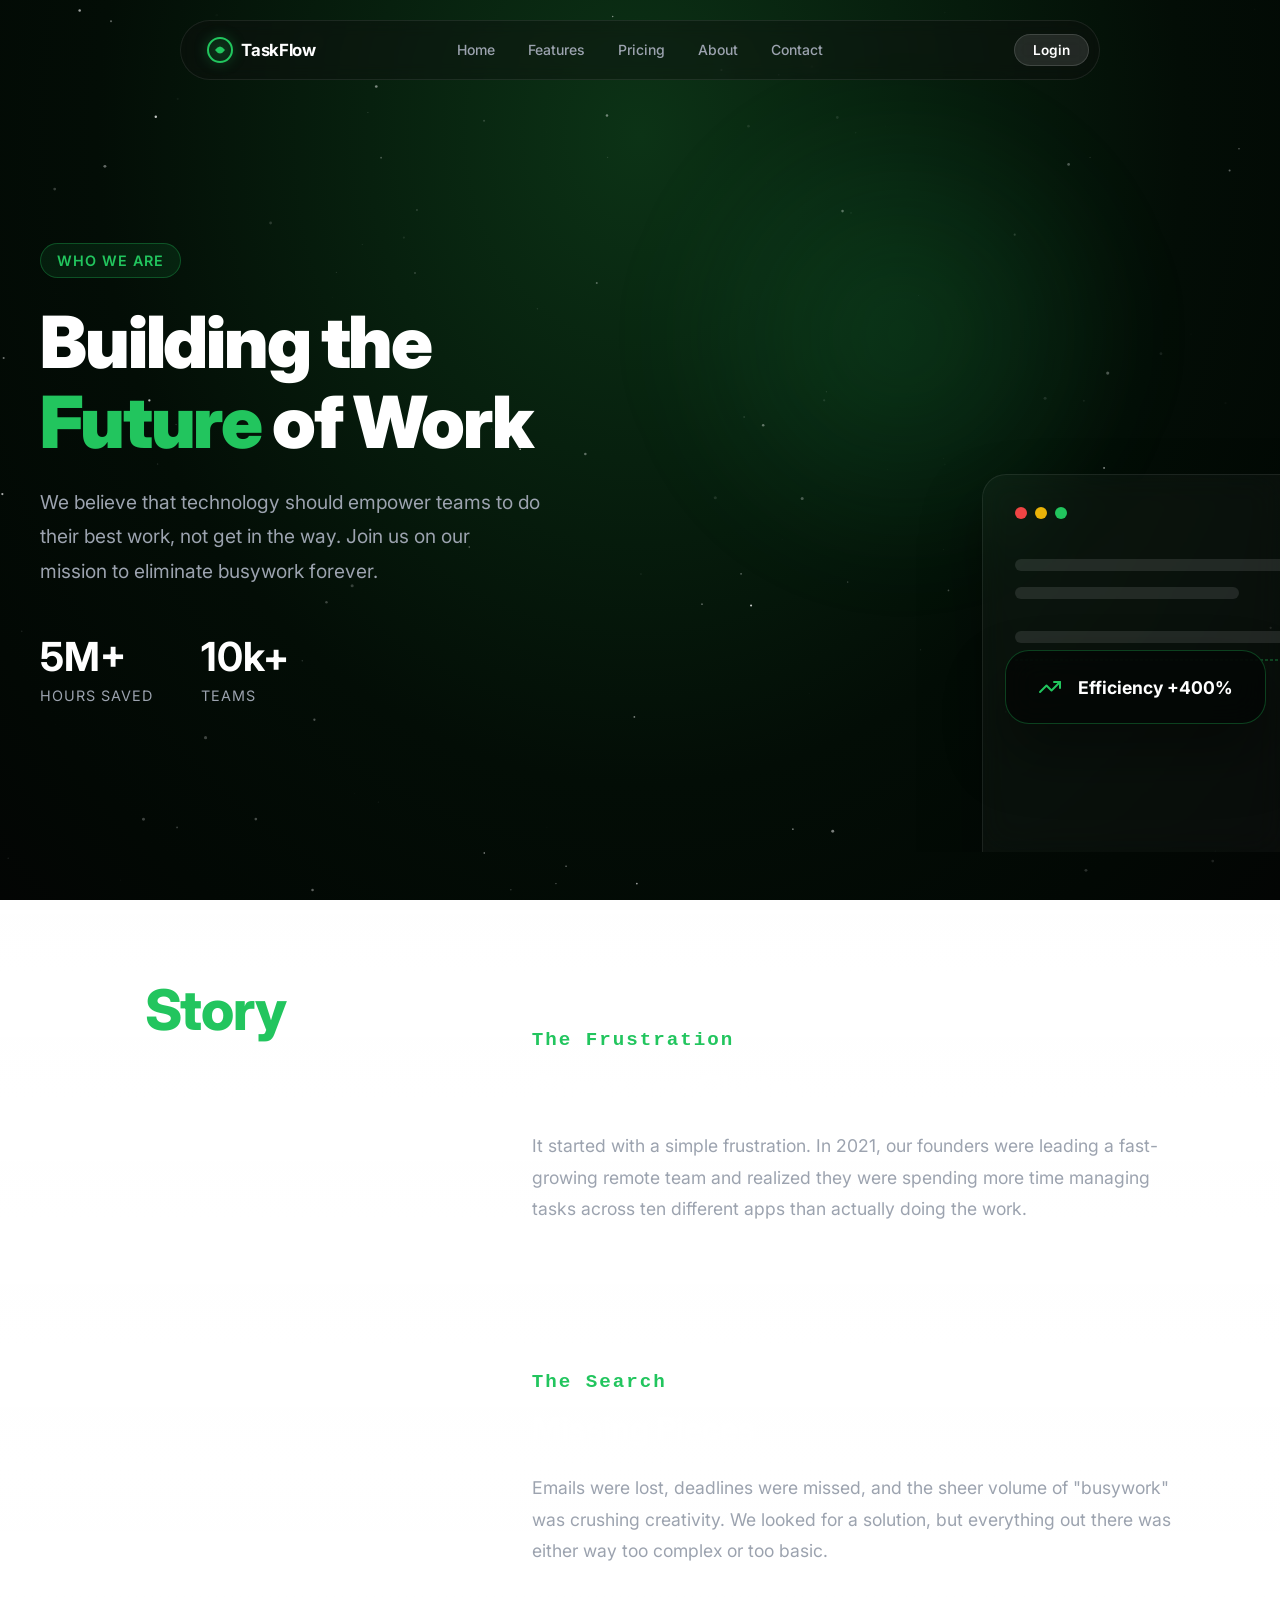
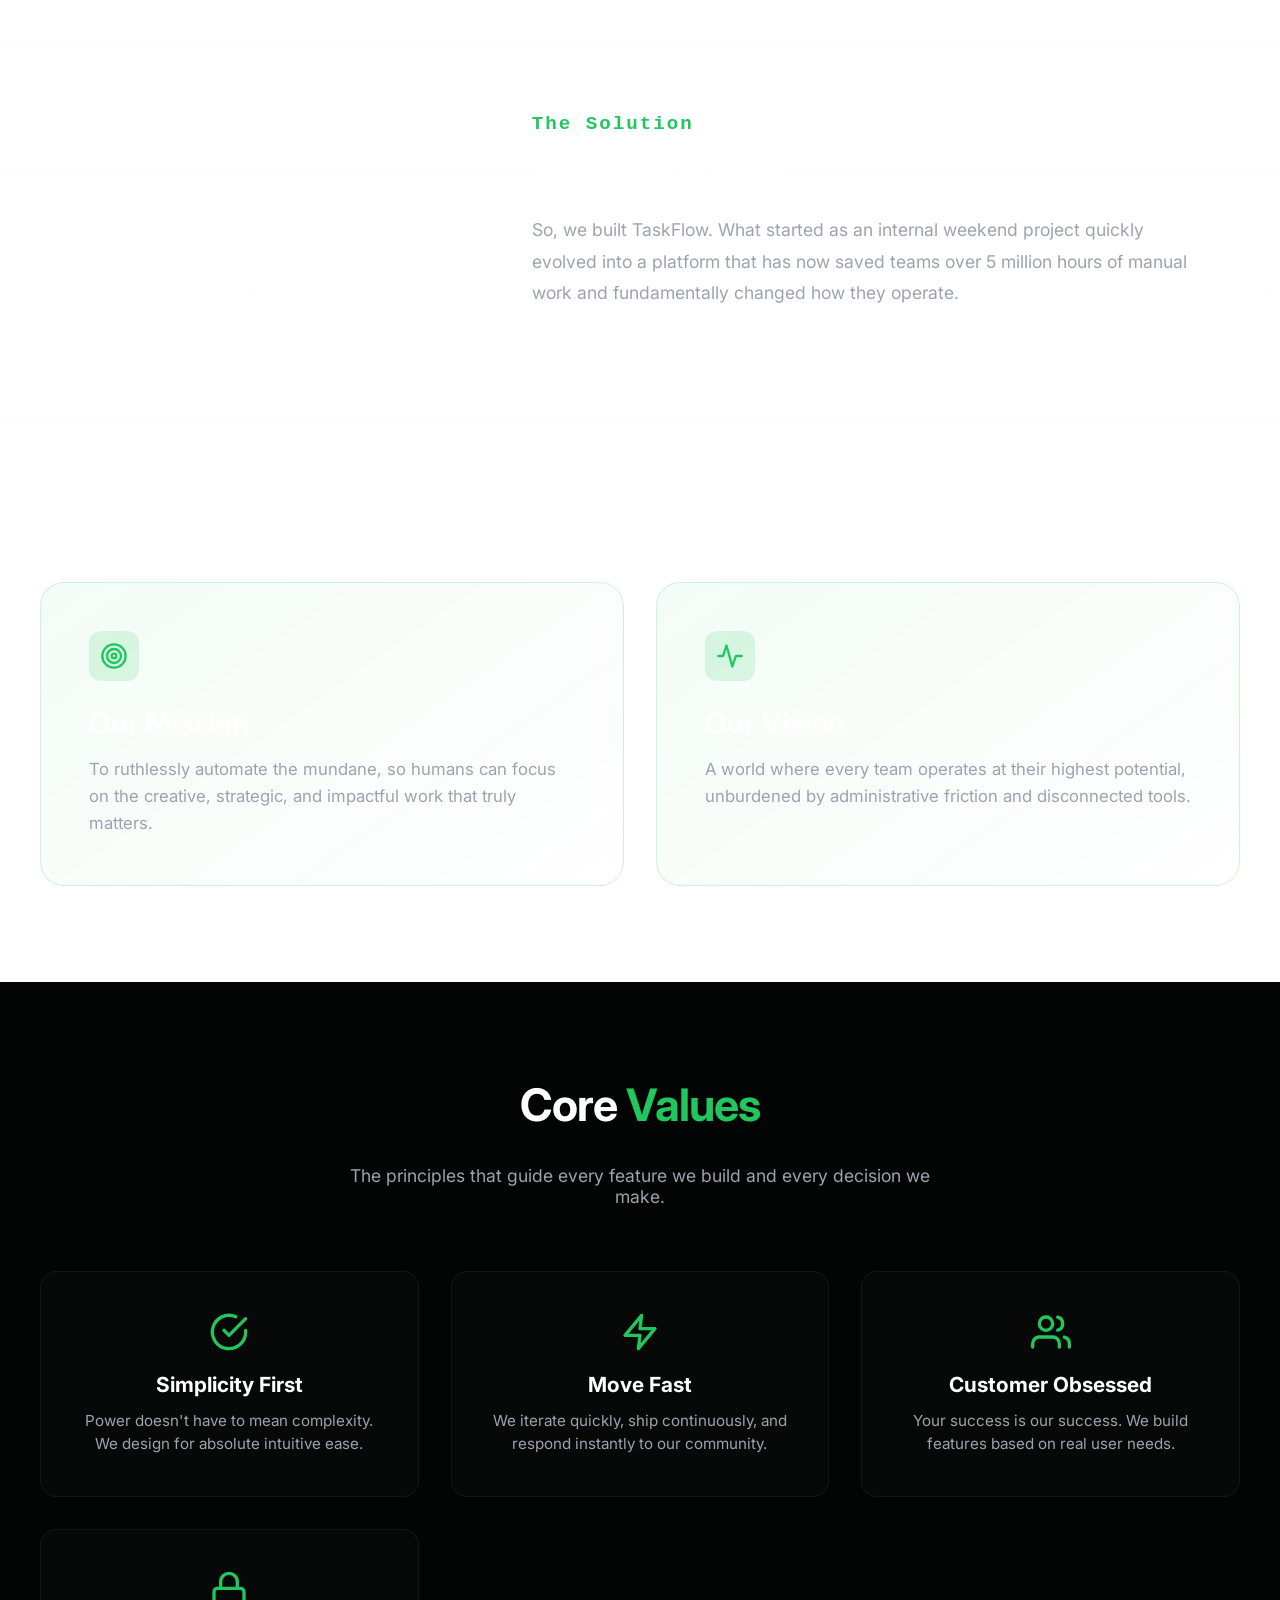
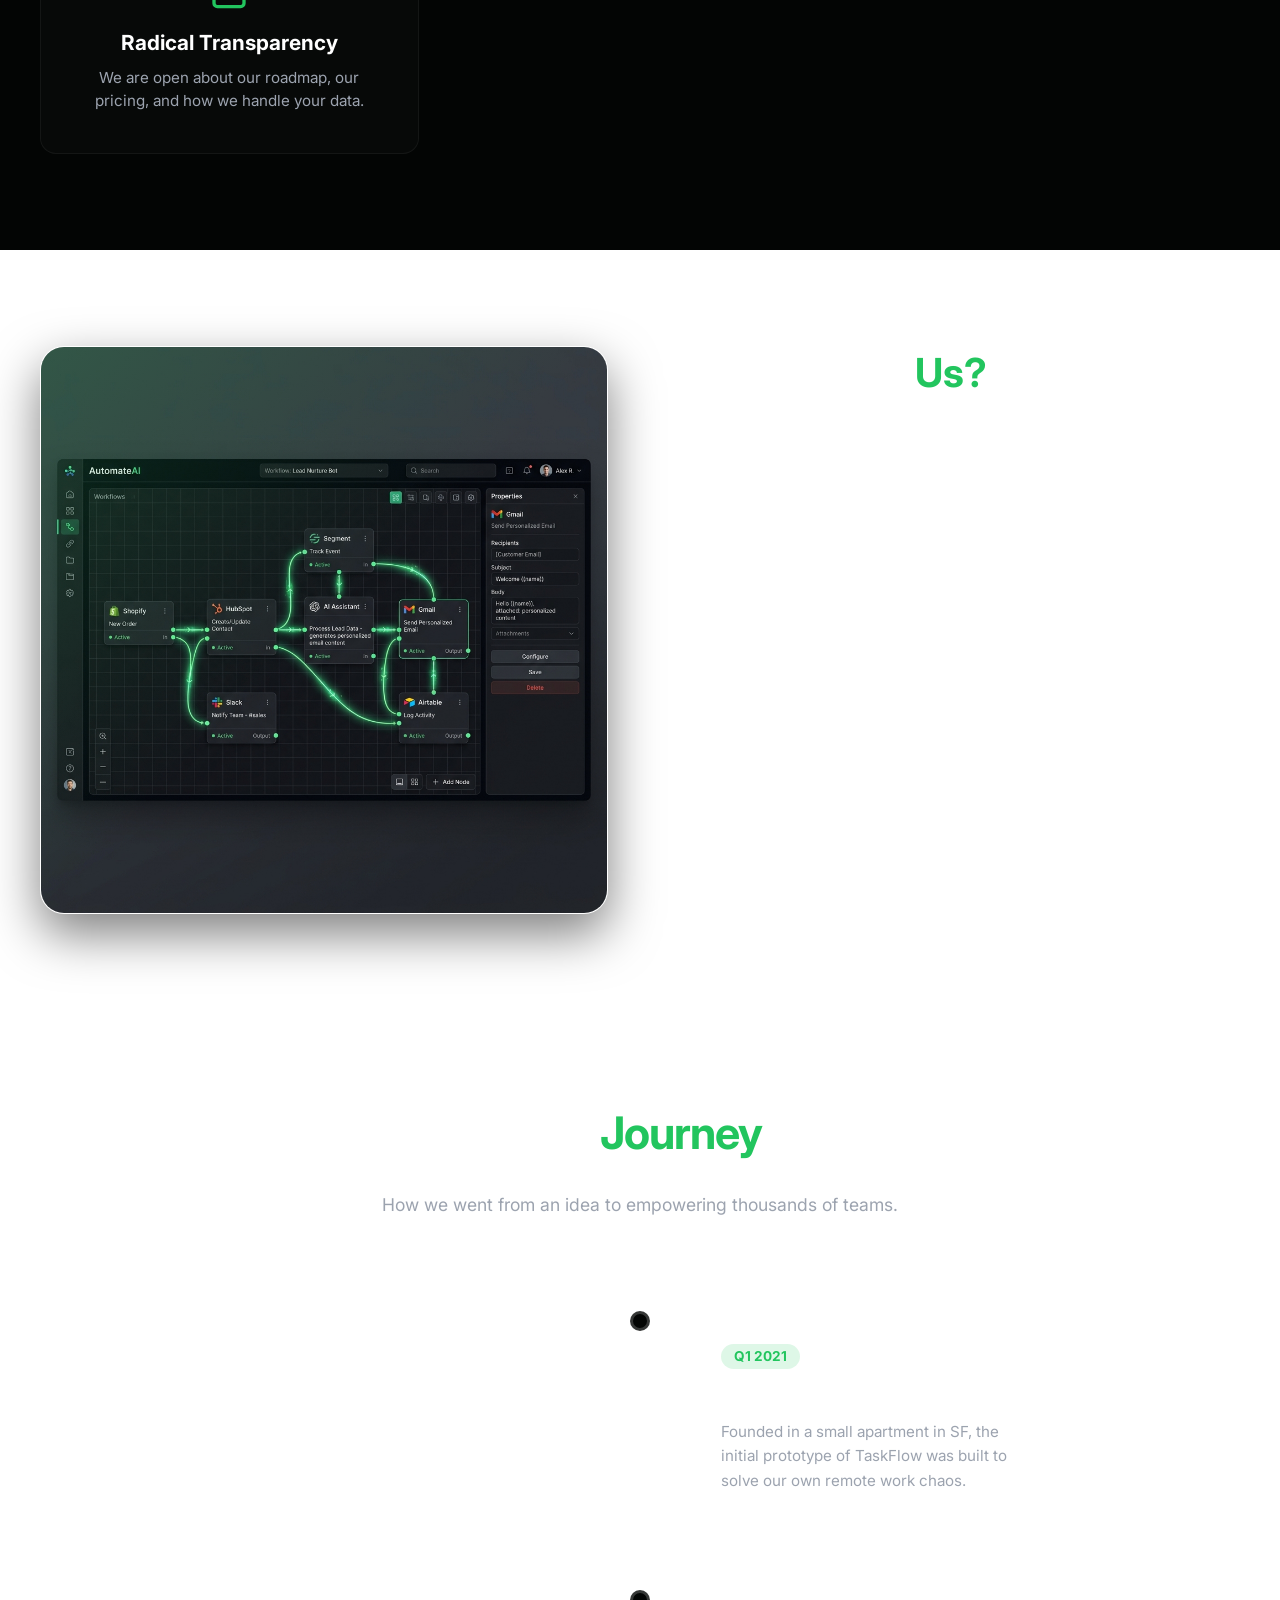
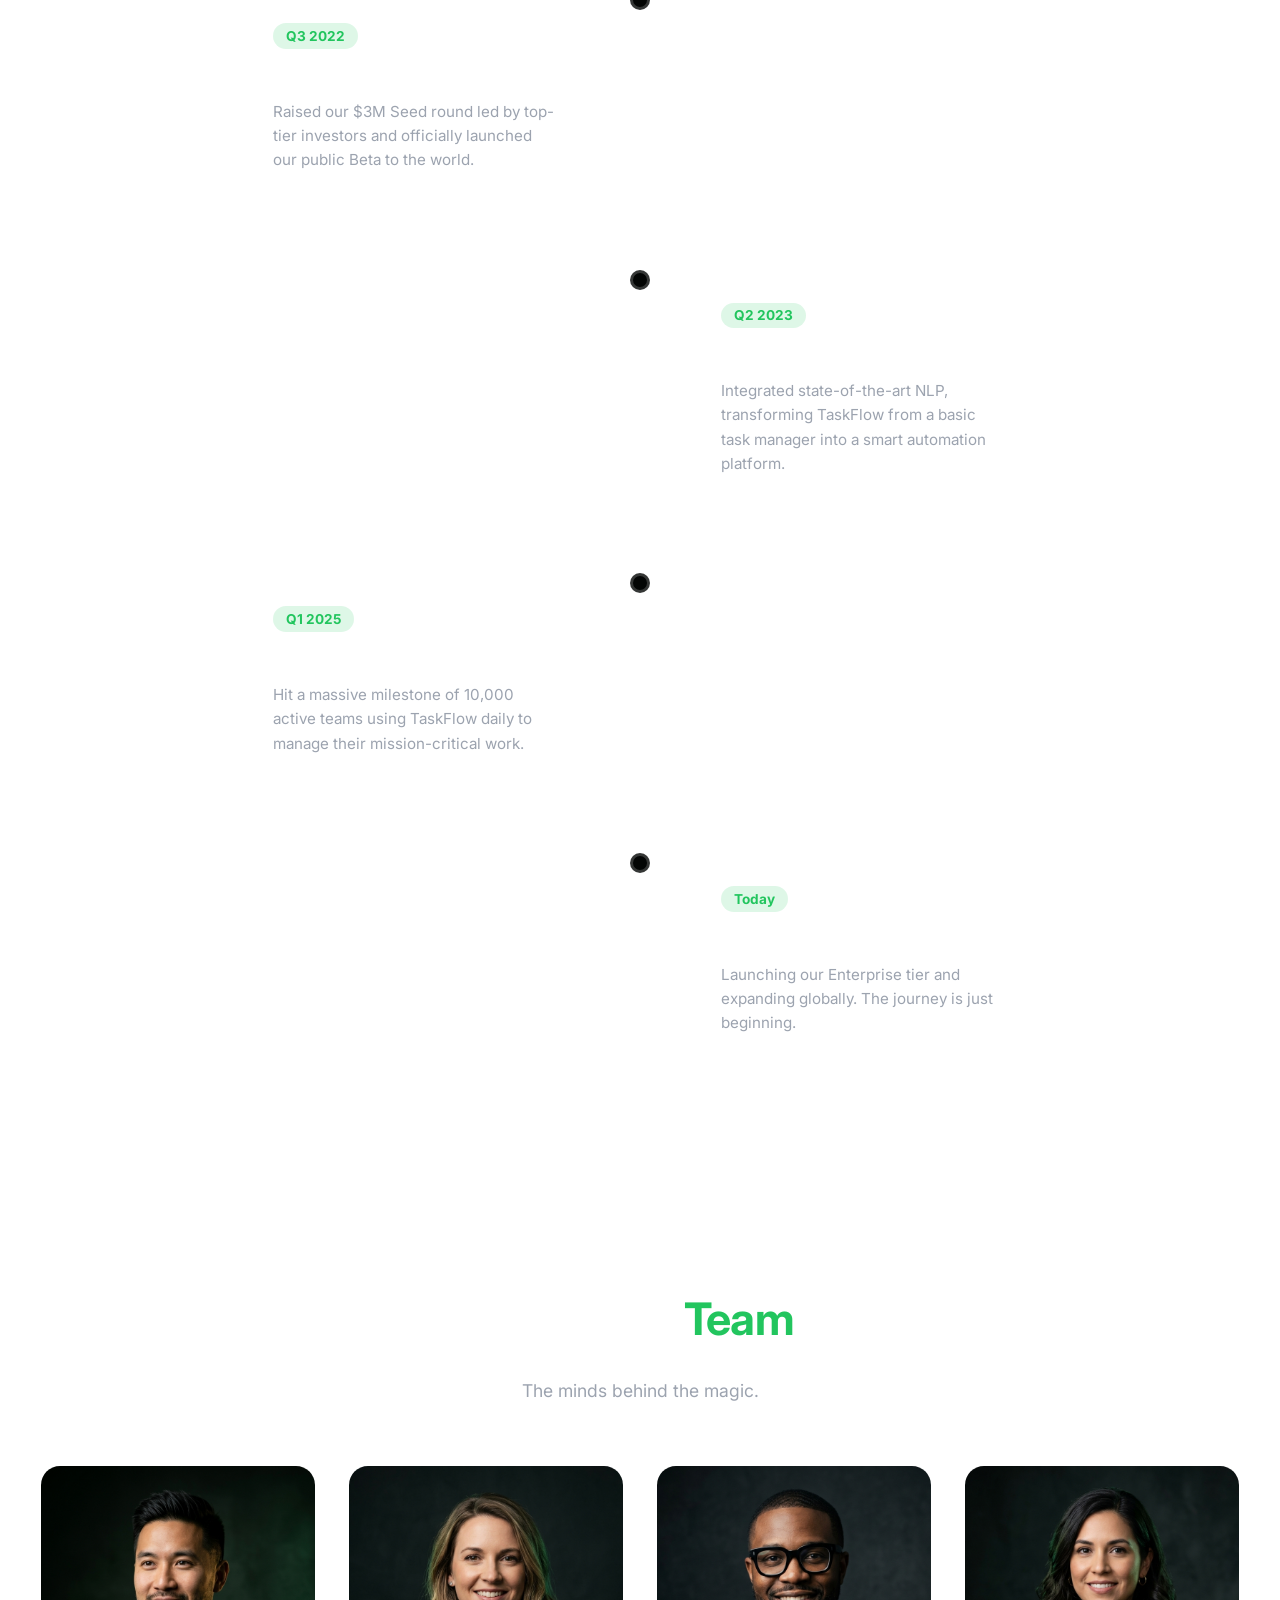
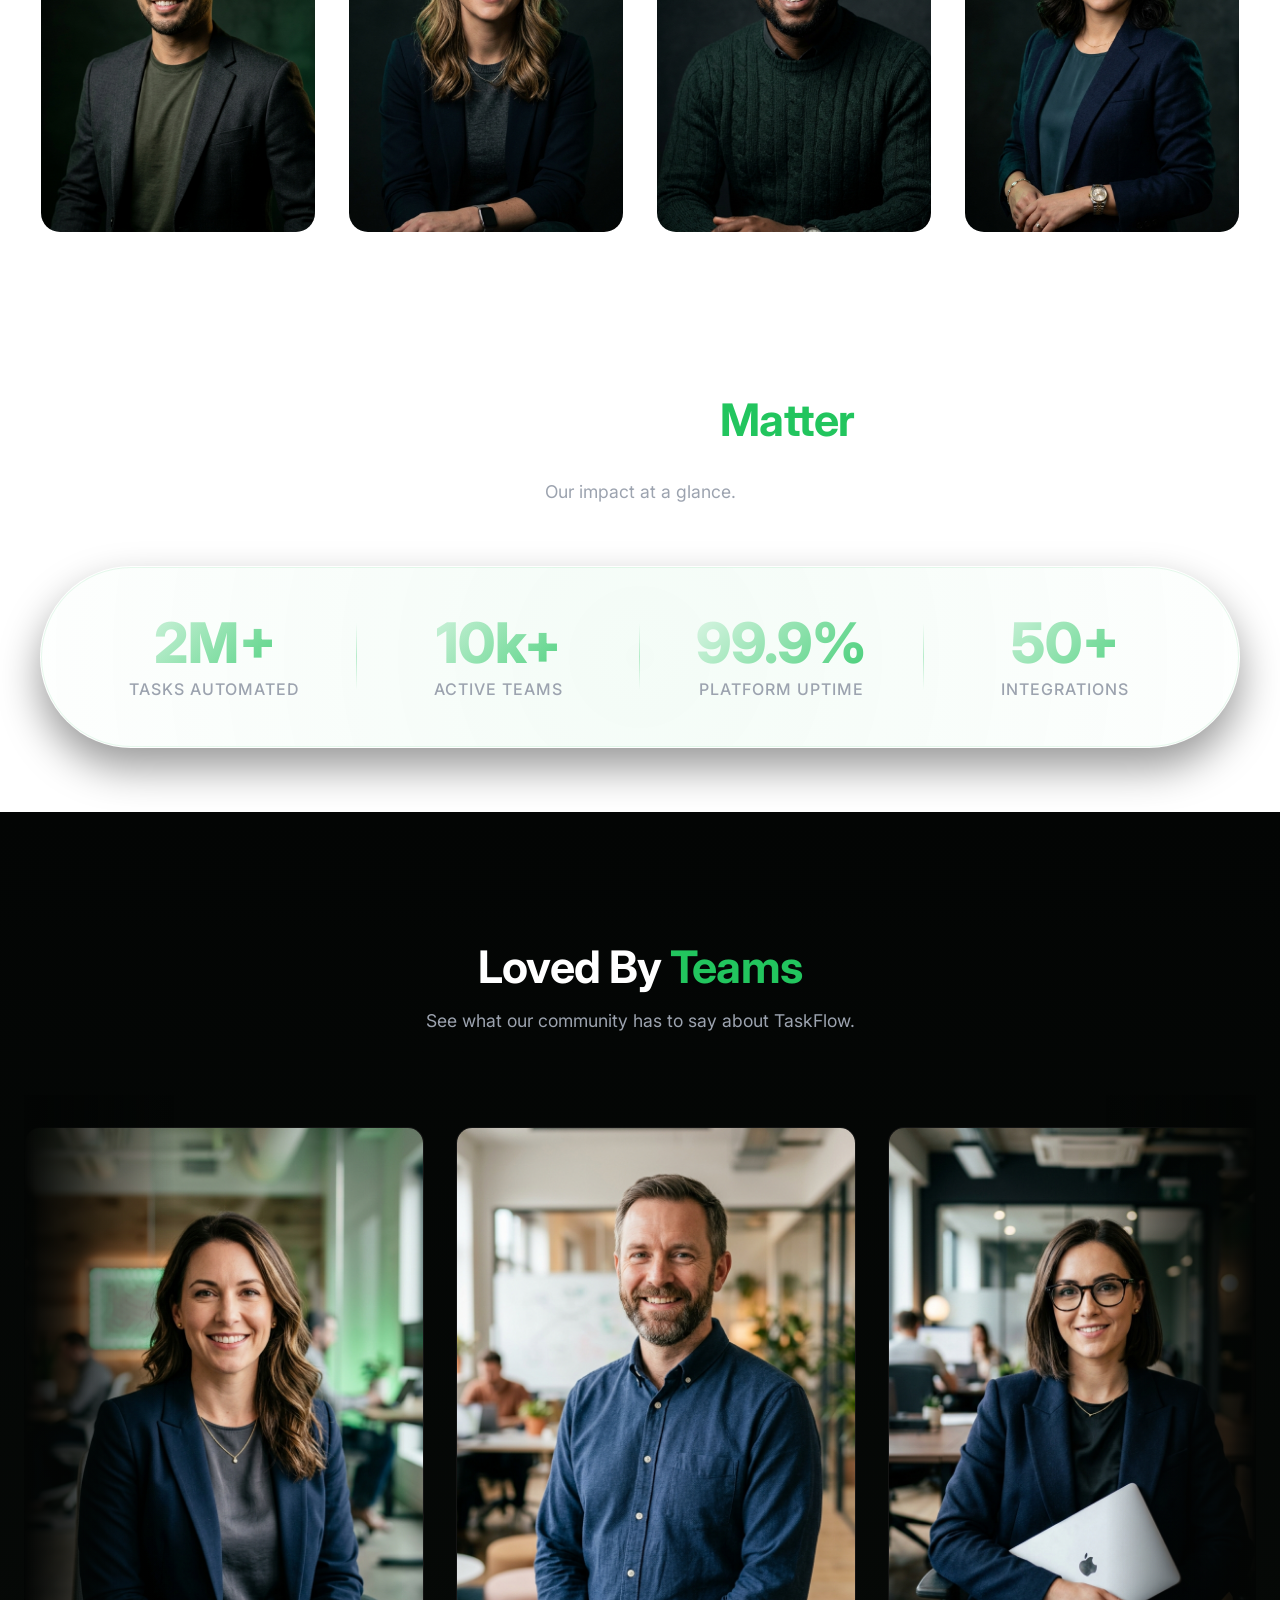
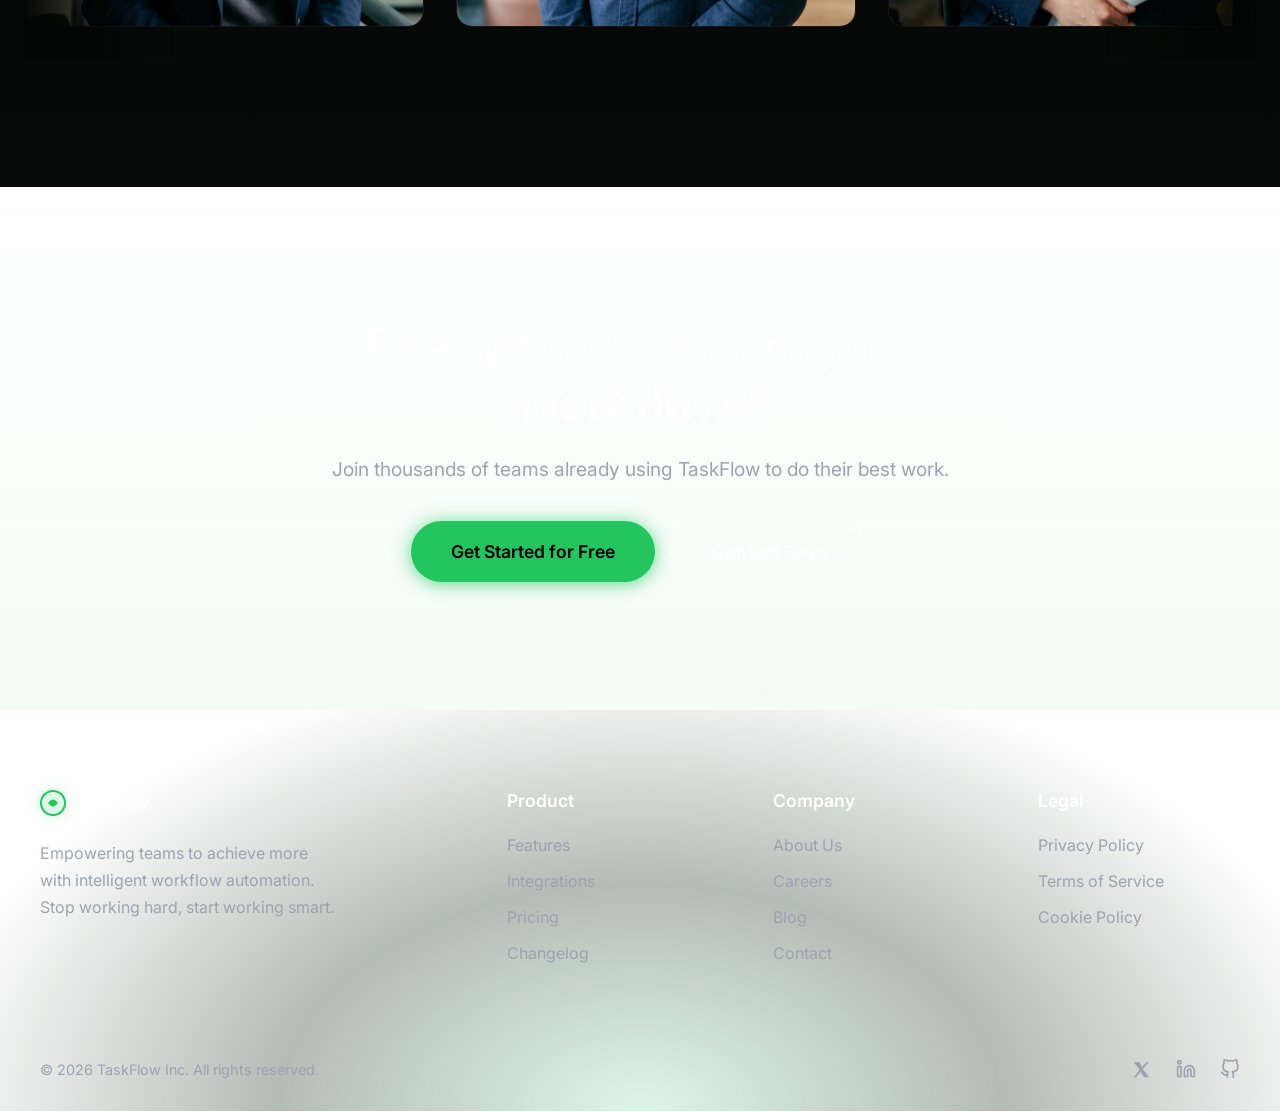
==== pages/about.html @ f3fde649 "Saas done" ====
<!DOCTYPE html>
<html lang="en">
<head>
  <meta charset="UTF-8" />
  <meta name="viewport" content="width=device-width, initial-scale=1.0" />
  <title>TaskFlow – About Us</title>
  <meta name="description" content="Discover the story behind TaskFlow and meet the team building the future of productivity." />
  <link rel="preconnect" href="https://fonts.googleapis.com" />
  <link rel="preconnect" href="https://fonts.gstatic.com" crossorigin />
  <link href="https://fonts.googleapis.com/css2?family=Inter:wght@300;400;500;600;700;800;900&display=swap" rel="stylesheet" />
  <link rel="stylesheet" href="../css/style.css" />
  <link rel="stylesheet" href="../css/about.css" />
</head>
<body>

  <!-- Canvas for particle stars -->
  <canvas id="stars-canvas"></canvas>

  <!-- ── NAVBAR ── -->
  <nav class="navbar" id="navbar">
    <div class="nav-container">
      <a href="../index.html" class="nav-logo" id="nav-logo">
        <span class="logo-icon">
          <svg width="26" height="26" viewBox="0 0 26 26" fill="none" xmlns="http://www.w3.org/2000/svg">
            <circle cx="13" cy="13" r="12" stroke="#22c55e" stroke-width="2"/>
            <path d="M8 13 Q13 6 18 13 Q13 20 8 13Z" fill="#22c55e"/>
          </svg>
        </span>
        <span class="logo-text">TaskFlow</span>
      </a>

      <ul class="nav-links" id="nav-links">
        <li><a href="../index.html" class="nav-link">Home</a></li>
        <li><a href="features.html" class="nav-link">Features</a></li>
        <li><a href="pricing.html" class="nav-link">Pricing</a></li>
        <li><a href="about.html" class="nav-link">About</a></li>
        <li><a href="contact.html" class="nav-link">Contact</a></li>
      </ul>

      <a href="login.html" class="btn btn-nav" id="nav-cta">Login</a>

      <button class="hamburger" id="hamburger" aria-label="Toggle menu">
        <span></span><span></span><span></span>
      </button>
    </div>
  </nav>

  <!-- ── 1. UNIQUE HERO ── -->
  <section class="about-hero-unique">
    <div class="hero-glow-orb"></div>
    <div class="about-hero-grid">
      <div class="about-hero-content">
        <div class="hero-badge reveal-up">Who We Are</div>
        <h1 class="about-title-huge reveal-up delay-1">Building the <br/><span class="text-green">Future</span> of Work</h1>
        <p class="about-subtitle-large reveal-up delay-2">
          We believe that technology should empower teams to do their best work, not get in the way. Join us on our mission to eliminate busywork forever.
        </p>
        <div class="hero-stats-inline reveal-up delay-3">
          <div class="inline-stat"><strong>5M+</strong> <span>Hours Saved</span></div>
          <div class="inline-stat"><strong>10k+</strong> <span>Teams</span></div>
        </div>
      </div>
      <div class="about-hero-visuals">
        <div class="glass-panel main-panel reveal-up delay-2">
          <div class="panel-header">
            <div class="dot red"></div><div class="dot yellow"></div><div class="dot green"></div>
          </div>
          <div class="panel-body">
            <div class="skeleton-line w-80" style="margin-bottom: 1rem;"></div>
            <div class="skeleton-line w-60" style="margin-bottom: 2rem;"></div>
            <div class="skeleton-line w-90" style="margin-bottom: 1rem;"></div>
            <div class="skeleton-box"></div>
          </div>
        </div>
        <div class="glass-panel sub-panel reveal-up delay-4">
          <svg width="24" height="24" viewBox="0 0 24 24" fill="none" stroke="#22c55e" stroke-width="2" stroke-linecap="round" stroke-linejoin="round"><polyline points="22 7 13.5 15.5 8.5 10.5 2 17"></polyline><polyline points="16 7 22 7 22 13"></polyline></svg>
          <h4>Efficiency +400%</h4>
        </div>
      </div>
    </div>
  </section>

  <!-- ── 2. UNIQUE STORY ── -->
  <section class="story-section-unique">
    <div class="story-grid">
      <div class="story-left">
        <h2 class="sticky-title">Our <span class="text-green">Story</span></h2>
        <div class="story-indicator"></div>
      </div>
      <div class="story-right">
        <div class="story-card reveal-up">
          <span class="story-year">The Frustration</span>
          <h3>Chaos and Clutter</h3>
          <p>It started with a simple frustration. In 2021, our founders were leading a fast-growing remote team and realized they were spending more time managing tasks across ten different apps than actually doing the work.</p>
        </div>
        <div class="story-card reveal-up">
          <span class="story-year">The Search</span>
          <h3>Missing Pieces</h3>
          <p>Emails were lost, deadlines were missed, and the sheer volume of "busywork" was crushing creativity. We looked for a solution, but everything out there was either way too complex or too basic.</p>
        </div>
        <div class="story-card reveal-up">
          <span class="story-year">The Solution</span>
          <h3>TaskFlow is Born</h3>
          <p>So, we built TaskFlow. What started as an internal weekend project quickly evolved into a platform that has now saved teams over 5 million hours of manual work and fundamentally changed how they operate.</p>
        </div>
      </div>
    </div>
  </section>

  <!-- ── 3. MISSION & VISION ── -->
  <section class="mission-vision">
    <div class="mv-grid">
      <div class="mv-card">
        <div class="mv-icon">
          <svg viewBox="0 0 24 24" width="28" height="28" fill="none" stroke="currentColor" stroke-width="2" stroke-linecap="round" stroke-linejoin="round"><circle cx="12" cy="12" r="10"></circle><circle cx="12" cy="12" r="6"></circle><circle cx="12" cy="12" r="2"></circle></svg>
        </div>
        <h3>Our Mission</h3>
        <p>To ruthlessly automate the mundane, so humans can focus on the creative, strategic, and impactful work that truly matters.</p>
      </div>
      <div class="mv-card">
        <div class="mv-icon">
          <svg viewBox="0 0 24 24" width="28" height="28" fill="none" stroke="currentColor" stroke-width="2" stroke-linecap="round" stroke-linejoin="round"><path d="M2 12h4l3-9 5 18 3-9h5"></path></svg>
        </div>
        <h3>Our Vision</h3>
        <p>A world where every team operates at their highest potential, unburdened by administrative friction and disconnected tools.</p>
      </div>
    </div>
  </section>

  <!-- ── 4. CORE VALUES ── -->
  <section class="values-section">
    <div class="section-header">
      <h2>Core <span class="text-green">Values</span></h2>
      <p>The principles that guide every feature we build and every decision we make.</p>
    </div>
    <div class="values-grid">
      <div class="value-card">
        <svg class="value-icon" width="40" height="40" viewBox="0 0 24 24" fill="none" stroke="currentColor" stroke-width="2" stroke-linecap="round" stroke-linejoin="round"><path d="M22 11.08V12a10 10 0 1 1-5.93-9.14"></path><polyline points="22 4 12 14.01 9 11.01"></polyline></svg>
        <h3>Simplicity First</h3>
        <p>Power doesn't have to mean complexity. We design for absolute intuitive ease.</p>
      </div>
      <div class="value-card">
        <svg class="value-icon" width="40" height="40" viewBox="0 0 24 24" fill="none" stroke="currentColor" stroke-width="2" stroke-linecap="round" stroke-linejoin="round"><polygon points="13 2 3 14 12 14 11 22 21 10 12 10 13 2"></polygon></svg>
        <h3>Move Fast</h3>
        <p>We iterate quickly, ship continuously, and respond instantly to our community.</p>
      </div>
      <div class="value-card">
        <svg class="value-icon" width="40" height="40" viewBox="0 0 24 24" fill="none" stroke="currentColor" stroke-width="2" stroke-linecap="round" stroke-linejoin="round"><path d="M17 21v-2a4 4 0 0 0-4-4H5a4 4 0 0 0-4 4v2"></path><circle cx="9" cy="7" r="4"></circle><path d="M23 21v-2a4 4 0 0 0-3-3.87"></path><path d="M16 3.13a4 4 0 0 1 0 7.75"></path></svg>
        <h3>Customer Obsessed</h3>
        <p>Your success is our success. We build features based on real user needs.</p>
      </div>
      <div class="value-card">
        <svg class="value-icon" width="40" height="40" viewBox="0 0 24 24" fill="none" stroke="currentColor" stroke-width="2" stroke-linecap="round" stroke-linejoin="round"><rect x="3" y="11" width="18" height="11" rx="2" ry="2"></rect><path d="M7 11V7a5 5 0 0 1 10 0v4"></path></svg>
        <h3>Radical Transparency</h3>
        <p>We are open about our roadmap, our pricing, and how we handle your data.</p>
      </div>
    </div>
  </section>

  <!-- ── 5. WHY CHOOSE US ── -->
  <section class="why-section">
    <div class="why-grid">
      <div class="why-image-wrapper">
        <img src="../assets/images/feature_automation.png" alt="TaskFlow Platform" />
      </div>
      <div class="why-content">
        <h2 style="font-size: 2.5rem; font-weight: 700; color: #fff; margin-bottom: 1.5rem;">Why Choose <span class="text-green">Us?</span></h2>
        <div class="why-features-container">
          <div class="why-feature-card reveal-up">
            <div class="why-icon-box">
              <svg width="24" height="24" viewBox="0 0 24 24" fill="none" stroke="currentColor" stroke-width="2" stroke-linecap="round" stroke-linejoin="round"><path d="M22 11.08V12a10 10 0 1 1-5.93-9.14"></path><polyline points="22 4 12 14.01 9 11.01"></polyline></svg>
            </div>
            <div>
              <h4>Built for Scale</h4>
              <p>Whether you're a team of 5 or 5,000, our infrastructure guarantees 99.99% uptime and lightning-fast syncing.</p>
            </div>
          </div>
          
          <div class="why-feature-card reveal-up delay-1">
            <div class="why-icon-box">
              <svg width="24" height="24" viewBox="0 0 24 24" fill="none" stroke="currentColor" stroke-width="2" stroke-linecap="round" stroke-linejoin="round"><path d="M22 11.08V12a10 10 0 1 1-5.93-9.14"></path><polyline points="22 4 12 14.01 9 11.01"></polyline></svg>
            </div>
            <div>
              <h4>Unmatched Security</h4>
              <p>Enterprise-grade encryption, SOC 2 compliance, and granular role-based access control out of the box.</p>
            </div>
          </div>
          
          <div class="why-feature-card reveal-up delay-2">
            <div class="why-icon-box">
              <svg width="24" height="24" viewBox="0 0 24 24" fill="none" stroke="currentColor" stroke-width="2" stroke-linecap="round" stroke-linejoin="round"><path d="M22 11.08V12a10 10 0 1 1-5.93-9.14"></path><polyline points="22 4 12 14.01 9 11.01"></polyline></svg>
            </div>
            <div>
              <h4>AI Native</h4>
              <p>We didn't just bolt AI onto an old product. TaskFlow was built from the ground up with AI intelligence at its core.</p>
            </div>
          </div>
        </div>
      </div>
    </div>
  </section>

  <!-- ── 6. JOURNEY TIMELINE ── -->
  <section class="timeline-section">
    <div class="section-header">
      <h2>Our <span class="text-green">Journey</span></h2>
      <p>How we went from an idea to empowering thousands of teams.</p>
    </div>
    
    <div class="timeline">
      <div class="timeline-progress"></div>
      
      <div class="timeline-item">
        <div class="timeline-node"></div>
        <div class="timeline-content">
          <span class="timeline-year">Q1 2021</span>
          <h3>The Spark</h3>
          <p>Founded in a small apartment in SF, the initial prototype of TaskFlow was built to solve our own remote work chaos.</p>
        </div>
      </div>

      <div class="timeline-item">
        <div class="timeline-node"></div>
        <div class="timeline-content">
          <span class="timeline-year">Q3 2022</span>
          <h3>Seed Funding</h3>
          <p>Raised our $3M Seed round led by top-tier investors and officially launched our public Beta to the world.</p>
        </div>
      </div>

      <div class="timeline-item">
        <div class="timeline-node"></div>
        <div class="timeline-content">
          <span class="timeline-year">Q2 2023</span>
          <h3>The AI Pivot</h3>
          <p>Integrated state-of-the-art NLP, transforming TaskFlow from a basic task manager into a smart automation platform.</p>
        </div>
      </div>

      <div class="timeline-item">
        <div class="timeline-node"></div>
        <div class="timeline-content">
          <span class="timeline-year">Q1 2025</span>
          <h3>10,000 Teams</h3>
          <p>Hit a massive milestone of 10,000 active teams using TaskFlow daily to manage their mission-critical work.</p>
        </div>
      </div>
      
      <div class="timeline-item">
        <div class="timeline-node"></div>
        <div class="timeline-content">
          <span class="timeline-year">Today</span>
          <h3>The Future</h3>
          <p>Launching our Enterprise tier and expanding globally. The journey is just beginning.</p>
        </div>
      </div>
    </div>
  </section>

  <!-- ── 7. TEAM ── -->
  <section class="team-section">
    <div class="section-header">
      <h2>Meet The <span class="text-green">Team</span></h2>
      <p>The minds behind the magic.</p>
    </div>
    <div class="team-grid">
      <!-- Team Member 1 -->
      <div class="team-card">
        <div class="team-photo">
          <img src="../assets/images/team_alex.png" alt="Alex Chen">
        </div>
        <div class="team-info">
          <h3>Alex Chen</h3>
          <p>Co-Founder & CEO</p>
          <div class="team-social">
            <a href="#"><svg width="18" height="18" viewBox="0 0 24 24" fill="none" stroke="currentColor" stroke-width="2"><path d="M2 4l7 9-7 9h3l5-6.5 4.5 6.5h6l-7.5-10 7-8.5h-3l-4.5 6-4-6z" fill="currentColor" stroke="none"></path></svg></a>
            <a href="#"><svg width="18" height="18" viewBox="0 0 24 24" fill="none" stroke="currentColor" stroke-width="2"><path d="M16 8a6 6 0 0 1 6 6v7h-4v-7a2 2 0 0 0-2-2 2 2 0 0 0-2 2v7h-4v-7a6 6 0 0 1 6-6z"></path><rect x="2" y="9" width="4" height="12"></rect><circle cx="4" cy="4" r="2"></circle></svg></a>
          </div>
        </div>
      </div>
      <!-- Team Member 2 -->
      <div class="team-card">
        <div class="team-photo">
          <img src="../assets/images/team_samantha.png" alt="Samantha Wright">
        </div>
        <div class="team-info">
          <h3>Samantha Wright</h3>
          <p>Co-Founder & CTO</p>
          <div class="team-social">
            <a href="#"><svg width="18" height="18" viewBox="0 0 24 24" fill="none" stroke="currentColor" stroke-width="2"><path d="M2 4l7 9-7 9h3l5-6.5 4.5 6.5h6l-7.5-10 7-8.5h-3l-4.5 6-4-6z" fill="currentColor" stroke="none"></path></svg></a>
            <a href="#"><svg width="18" height="18" viewBox="0 0 24 24" fill="none" stroke="currentColor" stroke-width="2"><path d="M16 8a6 6 0 0 1 6 6v7h-4v-7a2 2 0 0 0-2-2 2 2 0 0 0-2 2v7h-4v-7a6 6 0 0 1 6-6z"></path><rect x="2" y="9" width="4" height="12"></rect><circle cx="4" cy="4" r="2"></circle></svg></a>
          </div>
        </div>
      </div>
      <!-- Team Member 3 -->
      <div class="team-card">
        <div class="team-photo">
          <img src="../assets/images/team_david.png" alt="David Kim">
        </div>
        <div class="team-info">
          <h3>David Kim</h3>
          <p>Head of Design</p>
          <div class="team-social">
            <a href="#"><svg width="18" height="18" viewBox="0 0 24 24" fill="none" stroke="currentColor" stroke-width="2"><path d="M2 4l7 9-7 9h3l5-6.5 4.5 6.5h6l-7.5-10 7-8.5h-3l-4.5 6-4-6z" fill="currentColor" stroke="none"></path></svg></a>
            <a href="#"><svg width="18" height="18" viewBox="0 0 24 24" fill="none" stroke="currentColor" stroke-width="2"><path d="M16 8a6 6 0 0 1 6 6v7h-4v-7a2 2 0 0 0-2-2 2 2 0 0 0-2 2v7h-4v-7a6 6 0 0 1 6-6z"></path><rect x="2" y="9" width="4" height="12"></rect><circle cx="4" cy="4" r="2"></circle></svg></a>
          </div>
        </div>
      </div>
      <!-- Team Member 4 -->
      <div class="team-card">
        <div class="team-photo">
          <img src="../assets/images/team_maria.png" alt="Maria Gonzalez">
        </div>
        <div class="team-info">
          <h3>Maria Gonzalez</h3>
          <p>VP of Engineering</p>
          <div class="team-social">
            <a href="#"><svg width="18" height="18" viewBox="0 0 24 24" fill="none" stroke="currentColor" stroke-width="2"><path d="M2 4l7 9-7 9h3l5-6.5 4.5 6.5h6l-7.5-10 7-8.5h-3l-4.5 6-4-6z" fill="currentColor" stroke="none"></path></svg></a>
            <a href="#"><svg width="18" height="18" viewBox="0 0 24 24" fill="none" stroke="currentColor" stroke-width="2"><path d="M16 8a6 6 0 0 1 6 6v7h-4v-7a2 2 0 0 0-2-2 2 2 0 0 0-2 2v7h-4v-7a6 6 0 0 1 6-6z"></path><rect x="2" y="9" width="4" height="12"></rect><circle cx="4" cy="4" r="2"></circle></svg></a>
          </div>
        </div>
      </div>
    </div>
  </section>

  <!-- ── 8. STATS (Custom Horizontal) ── -->
  <section class="about-stats" id="stats">
    <div class="section-header">
      <h2>Numbers That <span class="text-green">Matter</span></h2>
      <p>Our impact at a glance.</p>
    </div>
    
    <div class="about-stats-banner">
      <div class="about-stat-item">
        <div class="about-stat-number">2M+</div>
        <div class="about-stat-label">Tasks Automated</div>
      </div>
      <div class="about-stat-item">
        <div class="about-stat-number">10k+</div>
        <div class="about-stat-label">Active Teams</div>
      </div>
      <div class="about-stat-item">
        <div class="about-stat-number">99.9%</div>
        <div class="about-stat-label">Platform Uptime</div>
      </div>
      <div class="about-stat-item">
        <div class="about-stat-number">50+</div>
        <div class="about-stat-label">Integrations</div>
      </div>
    </div>
  </section>

  <!-- ── 9. TESTIMONIALS (Reused from Home) ── -->
  <section class="testimonials" id="testimonials">
    <div style="text-align: center; margin-bottom: 4rem;">
      <h2 style="font-size: 2.8rem; font-weight: 700; color: #fff; letter-spacing: -0.02em;">Loved By <span class="text-green">Teams</span></h2>
      <p style="color: #9ca3af; margin-top: 1rem; font-size: 1.1rem;">See what our community has to say about TaskFlow.</p>
    </div>
    
    <div class="testimonials-marquee-wrapper">
      <div class="testimonials-marquee">
        <!-- ── SET 1 ── -->
        <div class="testimonial-card">
          <img src="../assets/images/testimonial_sarah.png" alt="Sarah Jenkins" class="testimonial-image">
          <div class="testimonial-overlay">
            <p class="testimonial-text">"TaskFlow completely transformed how our engineering team ships features. The automation is flawless and the transparency is unmatched."</p>
            <div class="testimonial-author">
              <div class="author-avatar">S</div>
              <div>
                <h4>Sarah Jenkins</h4>
                <span>VP Engineering, TechCorp</span>
              </div>
            </div>
          </div>
        </div>

        <div class="testimonial-card">
          <img src="../assets/images/testimonial_marcus.png" alt="Marcus Ray" class="testimonial-image">
          <div class="testimonial-overlay">
            <p class="testimonial-text">"We saved over 40 hours a week just by replacing our manual processes with TaskFlow's smart logic. It's like having a digital assistant."</p>
            <div class="testimonial-author">
              <div class="author-avatar">M</div>
              <div>
                <h4>Marcus Ray</h4>
                <span>Operations Director, ScaleUp</span>
              </div>
            </div>
          </div>
        </div>

        <div class="testimonial-card">
          <img src="../assets/images/testimonial_elena.png" alt="Elena Rossi" class="testimonial-image">
          <div class="testimonial-overlay">
            <p class="testimonial-text">"The real-time analytics finally gave us the visibility we needed to optimize our remote workforce. Absolutely essential tool."</p>
            <div class="testimonial-author">
              <div class="author-avatar">E</div>
              <div>
                <h4>Elena Rossi</h4>
                <span>Product Lead, Innovate</span>
              </div>
            </div>
          </div>
        </div>

        <div class="testimonial-card">
          <img src="../assets/images/testimonial_david.png" alt="David Chen" class="testimonial-image">
          <div class="testimonial-overlay">
            <p class="testimonial-text">"From day one, TaskFlow felt like it was built specifically for our workflow. The customizability is simply off the charts."</p>
            <div class="testimonial-author">
              <div class="author-avatar">D</div>
              <div>
                <h4>David Chen</h4>
                <span>CEO, StartUp Labs</span>
              </div>
            </div>
          </div>
        </div>

        <div class="testimonial-card">
          <img src="../assets/images/testimonial_aisha.png" alt="Aisha Khan" class="testimonial-image">
          <div class="testimonial-overlay">
            <p class="testimonial-text">"I've tried every project management tool under the sun. TaskFlow is the only one that didn't feel like a chore to use."</p>
            <div class="testimonial-author">
              <div class="author-avatar">A</div>
              <div>
                <h4>Aisha Khan</h4>
                <span>Product Manager, TechFlow</span>
              </div>
            </div>
          </div>
        </div>

        <!-- ── SET 2 (Duplicated for Infinite Scroll) ── -->
        <div class="testimonial-card">
          <img src="../assets/images/testimonial_sarah.png" alt="Sarah Jenkins" class="testimonial-image">
          <div class="testimonial-overlay">
            <p class="testimonial-text">"TaskFlow completely transformed how our engineering team ships features. The automation is flawless and the transparency is unmatched."</p>
            <div class="testimonial-author">
              <div class="author-avatar">S</div>
              <div>
                <h4>Sarah Jenkins</h4>
                <span>VP Engineering, TechCorp</span>
              </div>
            </div>
          </div>
        </div>

        <div class="testimonial-card">
          <img src="../assets/images/testimonial_marcus.png" alt="Marcus Ray" class="testimonial-image">
          <div class="testimonial-overlay">
            <p class="testimonial-text">"We saved over 40 hours a week just by replacing our manual processes with TaskFlow's smart logic. It's like having a digital assistant."</p>
            <div class="testimonial-author">
              <div class="author-avatar">M</div>
              <div>
                <h4>Marcus Ray</h4>
                <span>Operations Director, ScaleUp</span>
              </div>
            </div>
          </div>
        </div>

        <div class="testimonial-card">
          <img src="../assets/images/testimonial_elena.png" alt="Elena Rossi" class="testimonial-image">
          <div class="testimonial-overlay">
            <p class="testimonial-text">"The real-time analytics finally gave us the visibility we needed to optimize our remote workforce. Absolutely essential tool."</p>
            <div class="testimonial-author">
              <div class="author-avatar">E</div>
              <div>
                <h4>Elena Rossi</h4>
                <span>Product Lead, Innovate</span>
              </div>
            </div>
          </div>
        </div>

        <div class="testimonial-card">
          <img src="../assets/images/testimonial_david.png" alt="David Chen" class="testimonial-image">
          <div class="testimonial-overlay">
            <p class="testimonial-text">"From day one, TaskFlow felt like it was built specifically for our workflow. The customizability is simply off the charts."</p>
            <div class="testimonial-author">
              <div class="author-avatar">D</div>
              <div>
                <h4>David Chen</h4>
                <span>CEO, StartUp Labs</span>
              </div>
            </div>
          </div>
        </div>

        <div class="testimonial-card">
          <img src="../assets/images/testimonial_aisha.png" alt="Aisha Khan" class="testimonial-image">
          <div class="testimonial-overlay">
            <p class="testimonial-text">"I've tried every project management tool under the sun. TaskFlow is the only one that didn't feel like a chore to use."</p>
            <div class="testimonial-author">
              <div class="author-avatar">A</div>
              <div>
                <h4>Aisha Khan</h4>
                <span>Product Manager, TechFlow</span>
              </div>
            </div>
          </div>
        </div>
      </div>
    </div>
  </section>

  <!-- ── 10. CTA ── -->
  <section class="cta-section">
    <div class="cta-container">
      <h2>Ready to transform your workflow?</h2>
      <p>Join thousands of teams already using TaskFlow to do their best work.</p>
      <div class="cta-buttons">
        <a href="signup.html" class="btn btn-primary btn-large">Get Started for Free</a>
        <a href="contact.html" class="btn btn-secondary btn-large" style="background: transparent; border: 1px solid rgba(255,255,255,0.2); color: #fff;">Contact Sales</a>
      </div>
    </div>
  </section>

  <!-- ── 11. FOOTER ── -->
  <footer class="footer">
    <div class="footer-container">
      <div class="footer-brand reveal-up">
        <a href="#" class="nav-logo">
          <span class="logo-icon">
            <svg width="26" height="26" viewBox="0 0 26 26" fill="none" xmlns="http://www.w3.org/2000/svg">
              <circle cx="13" cy="13" r="12" stroke="#22c55e" stroke-width="2"/>
              <path d="M8 13 Q13 6 18 13 Q13 20 8 13Z" fill="#22c55e"/>
            </svg>
          </span>
          <span class="logo-text">TaskFlow</span>
        </a>
        <p class="footer-desc">Empowering teams to achieve more with intelligent workflow automation. Stop working hard, start working smart.</p>
      </div>
      
      <div class="footer-links-group reveal-up delay-1">
        <h4 class="footer-title">Product</h4>
        <ul class="footer-links">
          <li><a href="features.html">Features</a></li>
          <li><a href="#">Integrations</a></li>
          <li><a href="pricing.html">Pricing</a></li>
          <li><a href="#">Changelog</a></li>
        </ul>
      </div>

      <div class="footer-links-group reveal-up delay-2">
        <h4 class="footer-title">Company</h4>
        <ul class="footer-links">
          <li><a href="about.html">About Us</a></li>
          <li><a href="#">Careers</a></li>
          <li><a href="#">Blog</a></li>
          <li><a href="contact.html">Contact</a></li>
        </ul>
      </div>

      <div class="footer-links-group reveal-up delay-3">
        <h4 class="footer-title">Legal</h4>
        <ul class="footer-links">
          <li><a href="#">Privacy Policy</a></li>
          <li><a href="#">Terms of Service</a></li>
          <li><a href="#">Cookie Policy</a></li>
        </ul>
      </div>
    </div>
    
    <div class="footer-bottom reveal-up">
      <p>&copy; 2026 TaskFlow Inc. All rights reserved.</p>
      <div class="social-links">
        <a href="#" aria-label="Twitter"><svg viewBox="0 0 24 24" fill="none" stroke="currentColor" stroke-width="2" stroke-linecap="round" stroke-linejoin="round"><path d="M2 4l7 9-7 9h3l5-6.5 4.5 6.5h6l-7.5-10 7-8.5h-3l-4.5 6-4-6z" fill="currentColor" stroke="none"></path></svg></a>
        <a href="#" aria-label="LinkedIn"><svg viewBox="0 0 24 24" fill="none" stroke="currentColor" stroke-width="2" stroke-linecap="round" stroke-linejoin="round"><path d="M16 8a6 6 0 0 1 6 6v7h-4v-7a2 2 0 0 0-2-2 2 2 0 0 0-2 2v7h-4v-7a6 6 0 0 1 6-6z"></path><rect x="2" y="9" width="4" height="12"></rect><circle cx="4" cy="4" r="2"></circle></svg></a>
        <a href="#" aria-label="GitHub"><svg viewBox="0 0 24 24" fill="none" stroke="currentColor" stroke-width="2" stroke-linecap="round" stroke-linejoin="round"><path d="M9 19c-5 1.5-5-2.5-7-3m14 6v-3.87a3.37 3.37 0 0 0-.94-2.61c3.14-.35 6.44-1.54 6.44-7A5.44 5.44 0 0 0 20 4.77 5.07 5.07 0 0 0 19.91 1S18.73.65 16 2.48a13.38 13.38 0 0 0-7 0C6.27.65 5.09 1 5.09 1A5.07 5.07 0 0 0 5 4.77a5.44 5.44 0 0 0-1.5 3.78c0 5.42 3.3 6.61 6.44 7A3.37 3.37 0 0 0 9 18.13V22"></path></svg></a>
      </div>
    </div>
  </footer>

  <script src="../js/script.js"></script>
  <script src="../js/about.js"></script>
</body>
</html>
---- css/style.css ----
/* ─────────────────────────────────────────
   RESET & BASE
───────────────────────────────────────── */
*, *::before, *::after {
  margin: 0;
  padding: 0;
  box-sizing: border-box;
}

:root {
  --green: #22c55e;
  --green-glow: #16a34a;
  --green-bright: #4ade80;
  --bg: #030504;
  --nav-bg: rgba(8, 2, 12, 0.85);
  --text-primary: #ffffff;
  --text-muted: #9ca3af;
  --border: rgba(255,255,255,0.08);
  --font: 'Inter', sans-serif;
}

html {
  scroll-behavior: smooth;
}

body {
  font-family: var(--font);
  background: var(--bg);
  color: var(--text-primary);
  min-height: 100vh;
  overflow-x: hidden;
  position: relative;
}

/* ─────────────────────────────────────────
   STAR CANVAS (background particles)
───────────────────────────────────────── */
#stars-canvas {
  position: fixed;
  inset: 0;
  width: 100%;
  height: 100%;
  pointer-events: none;
  z-index: 0;
}

/* Moon ring inward particles */
#moon-particles {
  position: fixed;
  inset: 0;
  width: 100%;
  height: 100%;
  pointer-events: none;
  z-index: 1;
}

/* ─────────────────────────────────────────
   NAVBAR
───────────────────────────────────────── */
.navbar {
  position: fixed;
  top: 1.25rem;
  left: 50%;
  transform: translateX(-50%);
  width: 92%;
  max-width: 920px;
  z-index: 100;
  background: rgba(15, 15, 15, 0.4);
  backdrop-filter: blur(8px);
  -webkit-backdrop-filter: blur(8px);
  border: 1px solid rgba(255, 255, 255, 0.08);
  border-radius: 9999px;
  transition: background 0.3s, box-shadow 0.3s, border-color 0.3s;
}

.navbar.scrolled {
  background: rgba(15, 15, 15, 0.4);
  box-shadow: 0 8px 32px rgba(0, 0, 0, 0.4);
  border-color: rgba(255, 255, 255, 0.15);
}

.nav-container {
  display: flex;
  align-items: center;
  justify-content: space-between;
  padding: 0.8rem 0.6rem 0.8rem 1.6rem;
}

/* Logo */
.nav-logo {
  display: flex;
  align-items: center;
  gap: 0.55rem;
  text-decoration: none;
  flex-shrink: 0;
}

.logo-icon svg {
  display: block;
  filter: drop-shadow(0 0 6px rgba(34,197,94,0.6));
  transition: filter 0.3s;
}
.nav-logo:hover .logo-icon svg {
  filter: drop-shadow(0 0 12px rgba(34,197,94,0.9));
}

.logo-text {
  font-size: 1.05rem;
  font-weight: 700;
  color: #fff;
  letter-spacing: -0.02em;
}

/* Nav links */
.nav-links {
  position: absolute;
  left: 50%;
  transform: translateX(-50%);
  display: flex;
  align-items: center;
  list-style: none;
  gap: 0.35rem;
}

.nav-link {
  display: block;
  padding: 0.4rem 0.85rem;
  font-size: 0.875rem;
  font-weight: 500;
  color: var(--text-muted);
  text-decoration: none;
  transition: color 0.25s ease;
  white-space: nowrap;
  position: relative;
}

.nav-link::after {
  content: '';
  position: absolute;
  bottom: 0;
  left: 50%;
  transform: translateX(-50%) scaleX(0);
  width: 60%;
  height: 2px;
  background: var(--green);
  border-radius: 2px;
  transition: transform 0.25s ease-out;
  box-shadow: 0 0 8px var(--green);
}

.nav-link:hover {
  color: #fff;
}

.nav-link:hover::after {
  transform: translateX(-50%) scaleX(1);
}

/* ─────────────────────────────────────────
   BUTTONS
───────────────────────────────────────── */
.btn {
  display: inline-flex;
  align-items: center;
  justify-content: center;
  gap: 0.4rem;
  border-radius: 9999px;
  font-family: var(--font);
  font-weight: 600;
  cursor: pointer;
  text-decoration: none;
  transition: transform 0.2s ease, box-shadow 0.2s ease, background 0.2s, color 0.2s;
  white-space: nowrap;
  border: none;
  outline: none;
}

/* Navbar CTA */
.btn-nav {
  padding: 0.45rem 1.15rem;
  font-size: 0.85rem;
  background: rgba(255,255,255,0.10);
  color: #fff;
  border: 1px solid rgba(255,255,255,0.14);
  backdrop-filter: blur(8px);
  flex-shrink: 0;
}
.btn-nav:hover {
  background: rgba(255,255,255,0.18);
  transform: translateY(-1px);
}

/* Primary green button */
.btn-primary {
  padding: 0.75rem 1.9rem;
  font-size: 0.95rem;
  background: var(--green);
  color: #000;
  box-shadow: 0 0 20px rgba(34,197,94,0.45), 0 4px 14px rgba(34,197,94,0.3);
}
.btn-primary:hover {
  background: var(--green-bright);
  box-shadow: 0 0 32px rgba(74,222,128,0.6), 0 6px 20px rgba(34,197,94,0.4);
  transform: translateY(-2px) scale(1.02);
}
.btn-primary:active {
  transform: translateY(0) scale(0.99);
}

/* Secondary dark button */
.btn-secondary {
  padding: 0.75rem 1.9rem;
  font-size: 0.95rem;
  background: rgba(255,255,255,0.09);
  color: #fff;
  border: 1px solid rgba(255,255,255,0.16);
  backdrop-filter: blur(8px);
}
.btn-secondary:hover {
  background: rgba(255,255,255,0.16);
  border-color: rgba(255,255,255,0.3);
  transform: translateY(-2px) scale(1.02);
}
.btn-secondary:active {
  transform: translateY(0) scale(0.99);
}

/* ─────────────────────────────────────────
   HERO SECTION
───────────────────────────────────────── */
.hero {
  position: relative;
  min-height: 130vh;
  display: flex;
  align-items: center;
  justify-content: center;
  overflow: hidden;
  z-index: 1;
  background: 
    linear-gradient(to bottom, transparent 70%, #030504 100%),
    radial-gradient(
      ellipse at 50% 80%,
      #0c3316 0%,
      #07200e 25%,
      #030d06 50%,
      #020804 75%,
      #030504 100%
    );
}

/* ─────────────────────────────────────────
   CRESCENT MOON
───────────────────────────────────────── */
.crescent-wrapper {
  position: absolute;
  bottom: -6%;
  left: 50%;
  transform: translateX(-50%);
  width: 880px;
  height: 880px;
  z-index: 0;
  pointer-events: none;
}

.crescent-svg {
  width: 100%;
  height: 100%;
  overflow: visible;
}

.crescent-path {
  filter: drop-shadow(0 0 25px rgba(34, 197, 94, 0.9)) drop-shadow(0 0 8px rgba(34, 197, 94, 1));
  animation: pulse-ring-opt 4s infinite alternate ease-in-out;
}

@keyframes pulse-ring-opt {
  0% {
    opacity: 0.6;
    transform: scale(0.99);
  }
  100% {
    opacity: 1;
    transform: scale(1.01);
  }
}


/* ─────────────────────────────────────────
   HERO CONTENT
───────────────────────────────────────── */
.hero-content {
  /* border: 1px solid yellow; */
  position: relative;
  z-index: 2;
  text-align: center;
  display: flex;
  flex-direction: column;
  align-items: center;
  gap: 2.3rem;
  padding: 0rem 1.5rem 2rem;
  animation: content-fade-up 0.9s ease both;
}

@keyframes content-fade-up {
  from { opacity: 0; transform: translateY(24px); }
  to   { opacity: 1; transform: translateY(0); }
}

/* Badge pill */
.badge {
  display: inline-flex;
  align-items: center;
  gap: 0.45rem;
  padding: 0.6rem 1rem  0.75rem;
  background: rgba(255,255,255,0.06);
  border: 1px solid rgba(255,255,255,0.12);
  border-radius: 9999px;
  font-size: 0.82rem;
  font-weight: 500;
  color: #d1d5db;
  backdrop-filter: blur(10px);
  animation: content-fade-up 0.9s 0.1s ease both;
  cursor: default;
  transition: background 0.2s, border-color 0.2s;
}
.badge:hover {
  background: rgba(255,255,255,0.10);
  border-color: rgba(255,255,255,0.2);
}

.badge-icon {
  width: 14px;
  height: 14px;
  color: var(--green);
  flex-shrink: 0;
}

/* Heading */
.hero-title {
  margin-top: 1rem;
  font-size: clamp(2.2rem, 4.5vw, 3.8rem);
  font-weight: 800;
  line-height: 1.08;
  letter-spacing: -0.035em;
  color: #ffffff;
  animation: content-fade-up 0.9s 0.18s ease both;
}

/* Subtitle */
.hero-subtitle {
  font-size: clamp(0.95rem, 2vw, 1.1rem);
  font-weight: 400;
  line-height: 1.7;
  color: #9ca3af;
  max-width: 500px;
  animation: content-fade-up 0.9s 0.28s ease both;
}

/* Buttons row */
.hero-buttons {
  display: flex;
  align-items: center;
  gap: 1rem;
  flex-wrap: wrap;
  justify-content: center;
  animation: content-fade-up 0.9s 0.38s ease both;
}

/* ─────────────────────────────────────────
   HAMBURGER (mobile)
───────────────────────────────────────── */
.hamburger {
  display: none;
  flex-direction: column;
  gap: 5px;
  background: none;
  border: none;
  cursor: pointer;
  padding: 6px;
  margin-left: auto;
}
.hamburger span {
  display: block;
  width: 22px;
  height: 2px;
  background: #fff;
  border-radius: 2px;
  transition: transform 0.3s, opacity 0.3s;
}
.hamburger.open span:nth-child(1) { transform: translateY(7px) rotate(45deg); }
.hamburger.open span:nth-child(2) { opacity: 0; }
.hamburger.open span:nth-child(3) { transform: translateY(-7px) rotate(-45deg); }

/* ─────────────────────────────────────────
   RESPONSIVE
───────────────────────────────────────── */
@media (max-width: 768px) {
  .nav-links {
    display: none;
    position: absolute;
    top: calc(100% + 0.5rem);
    left: 0;
    right: 0;
    transform: none;
    flex-direction: column;
    background: rgba(15,15,15,0.98);
    backdrop-filter: blur(20px);
    border: 1px solid rgba(255,255,255,0.1);
    border-radius: 20px;
    padding: 1rem;
    gap: 0.2rem;
  }
  .nav-links.open {
    display: flex;
  }
  .nav-link {
    padding: 0.65rem 0.5rem;
    font-size: 0.95rem;
    border-radius: 0;
    border-bottom: 1px solid rgba(255,255,255,0.05);
  }
  .hamburger { display: flex; }
  .btn-nav { display: none; }

  .orb-wrapper {
    width: 420px;
    height: 420px;
    bottom: -10%;
  }

  .hero-subtitle br { display: none; }
}

@media (max-width: 480px) {
  .orb-wrapper {
    width: 320px;
    height: 320px;
    bottom: -5%;
  }
  .hero-title { letter-spacing: -0.025em; }
}

/* ─────────────────────────────────────────
   DASHBOARD PREVIEW
───────────────────────────────────────── */
.dashboard-preview {
  position: relative;
  z-index: 5;
  background: transparent; /* allow it to overlay if needed */
  padding: 0 1.5rem 3rem;
  display: flex;
  justify-content: center;
  margin-top: -25vh; /* Pull dashboard up into the hero section further */
}

.dashboard-image-wrapper {
  position: relative;
  width: 100%;
  max-width: 1100px;
  border-radius: 16px;
  overflow: hidden;
  box-shadow: 0 25px 80px -15px rgba(34, 197, 94, 0.4);
  opacity: 1; /* Forced visible */
}

/* Triggered by JS */
.dashboard-image-wrapper.is-visible {
  opacity: 1;
}

.dashboard-img {
  width: 100%;
  height: auto;
  display: block;
  position: relative;
  z-index: 2;
}

.dashboard-glow {
  position: absolute;
  top: 50%;
  left: 50%;
  width: 90%;
  height: 90%;
  background: radial-gradient(circle at center, rgba(34, 197, 94, 0.4) 0%, transparent 65%);
  transform: translate(-50%, -50%);
  z-index: 1;
  pointer-events: none;
}

/* ─────────────────────────────────────────
   WORKFLOW SECTION
───────────────────────────────────────── */
.workflow-section {
  padding: 4rem 1.5rem 6rem;
  background: transparent;
  position: relative;
  z-index: 2;
}

.workflow-container {
  max-width: 1200px;
  margin: 0 auto;
  display: grid;
  grid-template-columns: 1fr 1fr;
  gap: 4rem;
  align-items: flex-start;
}

.interactive-content {
  display: flex;
  flex-direction: column;
  align-items: flex-start;
  justify-content: flex-start;
  margin-top: 1.5rem;
}

.badge-outline {
  background: transparent;
  border: 1px solid rgba(255, 255, 255, 0.15);
  margin-bottom: 2rem;
}

.workflow-checkmarks {
  display: grid;
  grid-template-columns: 1fr 1fr;
  gap: 1.5rem;
  margin-top: 1rem;
}

.check-item {
  display: flex;
  align-items: center;
  gap: 0.75rem;
  font-size: 1rem;
  font-weight: 500;
  color: #fff;
}

.check-item svg {
  width: 20px;
  height: 20px;
}

/* Right side visual UI */
.workflow-visual {
  position: relative;
  /* Removed the big dark green outer box entirely */
}

.workflow-card {
  display: flex;
  flex-direction: column;
  gap: 1.6rem; /* Medium gap */
}

.log-item {
  display: flex;
  flex-direction: column;
  background: linear-gradient(145deg, rgba(255,255,255,0.03) 0%, rgba(255,255,255,0.01) 100%);
  border: 1px solid rgba(255, 255, 255, 0.05);
  border-radius: 16px;
  transition: all 0.4s cubic-bezier(0.16, 1, 0.3, 1);
  cursor: pointer;
  position: relative;
  overflow: hidden;
  z-index: 1;
  box-shadow: inset 0 1px 0 rgba(255,255,255,0.02);
  backdrop-filter: blur(10px);
  -webkit-backdrop-filter: blur(10px);
}

.log-item:hover {
  transform: translateX(6px);
  background: linear-gradient(145deg, rgba(255,255,255,0.06) 0%, rgba(255,255,255,0.02) 100%);
  border-color: rgba(255, 255, 255, 0.12);
  box-shadow: 0 8px 24px rgba(0,0,0,0.2), inset 0 1px 0 rgba(255,255,255,0.05);
}

.log-item.active {
  background: linear-gradient(145deg, rgba(20,24,20,0.95) 0%, rgba(10,12,10,0.98) 100%);
  border-color: rgba(34, 197, 94, 0.4);
  box-shadow: 0 10px 30px rgba(34, 197, 94, 0.1), inset 0 1px 0 rgba(34, 197, 94, 0.2);
}

.log-header {
  display: flex;
  align-items: center;
  padding: 1.35rem 1.75rem; /* Medium padding */
  gap: 1.15rem; /* Medium gap */
}

.log-details {
  display: grid;
  grid-template-rows: 0fr;
  transition: all 0.4s cubic-bezier(0.16, 1, 0.3, 1);
  padding: 0 1.75rem; /* Matches medium header padding */
  opacity: 0;
}

.log-item.active .log-details {
  grid-template-rows: 1fr;
  padding-bottom: 1.35rem; /* Medium bottom padding */
  opacity: 1;
}

.log-details-inner {
  overflow: hidden;
}

.log-details-title {
  font-size: 1.15rem;
  font-weight: 600;
  margin-top: 0;
  margin-bottom: 0.5rem;
  color: #fff;
}

.log-details-desc {
  font-size: 0.95rem;
  color: #9ca3af;
  line-height: 1.6;
  margin: 0;
}

.log-icon {
  width: 36px; /* Medium */
  height: 36px; /* Medium */
  background: rgba(255, 255, 255, 0.05);
  border-radius: 9px;
  display: flex;
  align-items: center;
  justify-content: center;
  color: #9ca3af;
}

.log-item.active .log-icon {
  color: var(--green);
  background: rgba(34, 197, 94, 0.1);
}

.log-icon svg {
  width: 18px; /* Medium */
  height: 18px; /* Medium */
}

.log-text {
  flex: 1;
  font-size: 1.0rem; /* Medium */
  font-weight: 500;
  color: #e5e7eb;
}

.log-time {
  font-size: 0.85rem;
  color: #6b7280;
  font-family: monospace;
}

.log-arrow {
  color: #4b5563;
  display: flex;
}

.log-arrow svg {
  width: 18px; /* Medium */
  height: 18px; /* Medium */
  transition: transform 0.3s ease;
}

.log-item.active .log-arrow svg {
  transform: rotate(90deg);
  color: var(--green);
}

@media (max-width: 900px) {
  .workflow-container {
    grid-template-columns: 1fr;
  }
}

/* ─────────────────────────────────────────
   FEATURES SECTION
───────────────────────────────────────── */
.features {
  position: relative;
  z-index: 2;
  background: var(--bg); /* Blends perfectly with hero and testimonials */
  padding: 6rem 1.5rem 7rem;
}

.features-container {
  max-width: 1160px;
  margin: 0 auto;
}

/* ── Section header ── */
.section-header {
  text-align: center;
  margin-bottom: 4rem;
  display: flex;
  flex-direction: column;
  align-items: center;
  gap: 1.1rem;
}

.section-badge {
  display: inline-block;
  padding: 0.3rem 1rem;
  background: rgba(34,197,94,0.10);
  border: 1px solid rgba(34,197,94,0.25);
  border-radius: 9999px;
  font-size: 0.78rem;
  font-weight: 600;
  letter-spacing: 0.08em;
  text-transform: uppercase;
  color: var(--green);
}

.section-title {
  font-size: clamp(2rem, 4.5vw, 3rem);
  font-weight: 800;
  line-height: 1.12;
  letter-spacing: -0.03em;
  color: #fff;
}

.text-green {
  color: var(--green);
}

.section-subtitle {
  font-size: 1rem;
  color: #6b7280;
  max-width: 520px;
  line-height: 1.7;
}

/* ── Grid ── */
.features-grid {
  display: grid;
  grid-template-columns: repeat(3, 1fr);
  gap: 1.25rem;
}

/* ── Card ── */
.feature-card {
  position: relative;
  background: rgba(255,255,255,0.03);
  border: 1px solid rgba(255,255,255,0.07);
  border-radius: 18px;
  padding: 2rem 1.75rem;
  display: flex;
  flex-direction: column;
  gap: 0.85rem;
  transition: border-color 0.3s, background 0.3s, transform 0.3s, box-shadow 0.3s;
  cursor: default;
  overflow: hidden;
}

.feature-card::before {
  content: '';
  position: absolute;
  inset: 0;
  border-radius: inherit;
  background: radial-gradient(ellipse at 0% 0%, rgba(34,197,94,0.06) 0%, transparent 60%);
  opacity: 0;
  transition: opacity 0.4s;
}

.feature-card:hover {
  border-color: rgba(34,197,94,0.30);
  background: rgba(255,255,255,0.055);
  transform: translateY(-4px);
  box-shadow: 0 8px 40px rgba(34,197,94,0.08), 0 2px 12px rgba(0,0,0,0.4);
}

.feature-card:hover::before {
  opacity: 1;
}

/* Highlighted card */
.feature-card--highlight {
  background: rgba(34,197,94,0.05);
  border-color: rgba(34,197,94,0.20);
}

.feature-card--highlight:hover {
  border-color: rgba(34,197,94,0.45);
  box-shadow: 0 8px 48px rgba(34,197,94,0.14), 0 2px 12px rgba(0,0,0,0.4);
}

/* ── Icon ── */
.feature-icon {
  width: 44px;
  height: 44px;
  border-radius: 12px;
  background: rgba(34,197,94,0.10);
  border: 1px solid rgba(34,197,94,0.18);
  display: flex;
  align-items: center;
  justify-content: center;
  flex-shrink: 0;
  color: var(--green);
  transition: background 0.3s, box-shadow 0.3s;
}

.feature-icon svg {
  width: 20px;
  height: 20px;
}

.feature-card:hover .feature-icon {
  background: rgba(34,197,94,0.18);
  box-shadow: 0 0 14px rgba(34,197,94,0.25);
}

/* ── Text ── */
.feature-title {
  font-size: 1.05rem;
  font-weight: 700;
  color: #f3f4f6;
  letter-spacing: -0.01em;
}

.feature-desc {
  font-size: 0.875rem;
  color: #6b7280;
  line-height: 1.65;
}

/* ── "New" badge ── */
.feature-badge-new {
  position: absolute;
  top: 1.1rem;
  right: 1.1rem;
  padding: 0.2rem 0.65rem;
  background: rgba(34,197,94,0.15);
  border: 1px solid rgba(34,197,94,0.3);
  border-radius: 9999px;
  font-size: 0.7rem;
  font-weight: 700;
  letter-spacing: 0.06em;
  text-transform: uppercase;
  color: var(--green);
}

/* ── Responsive ── */
@media (max-width: 900px) {
  .features-grid { grid-template-columns: repeat(2, 1fr); }
}

@media (max-width: 560px) {
  .features-grid { grid-template-columns: 1fr; }
  .features { padding: 4rem 1rem 5rem; }
}

/* ─────────────────────────────────────────
   TESTIMONIALS SECTION
───────────────────────────────────────── */
.testimonials {
  padding: 8rem 1.5rem;
  background: linear-gradient(to bottom, var(--bg) 0%, #060907 100%);
  position: relative;
  z-index: 2;
}

.testimonials-grid {
  max-width: 1200px;
  margin: 0 auto;
  display: grid;
  grid-template-columns: repeat(auto-fit, minmax(300px, 1fr));
  gap: 2rem;
}

.testimonial-card {
  position: relative;
  overflow: hidden;
  border: 1px solid var(--border);
  border-radius: 16px;
  height: 420px;
  transition: transform 0.3s ease, border-color 0.3s ease, box-shadow 0.3s ease;
  cursor: pointer;
  background: #000;
}

.testimonial-card:hover {
  transform: translateY(-8px);
  border-color: rgba(34, 197, 94, 0.4);
  box-shadow: 0 20px 40px -10px rgba(0, 0, 0, 0.8), 0 0 20px -5px rgba(34, 197, 94, 0.15);
}

.testimonial-image {
  position: absolute;
  top: 0;
  left: 0;
  width: 100%;
  height: 100%;
  object-fit: cover;
  z-index: 1;
  transition: transform 0.6s cubic-bezier(0.165, 0.84, 0.44, 1);
}

.testimonial-card:hover .testimonial-image {
  transform: scale(1.08);
}

.testimonial-overlay {
  position: absolute;
  inset: 0;
  background: linear-gradient(to top, rgba(10, 10, 10, 0.95) 0%, rgba(10, 10, 10, 0.7) 100%);
  backdrop-filter: blur(4px);
  -webkit-backdrop-filter: blur(4px);
  z-index: 2;
  padding: 2.5rem 2rem;
  display: flex;
  flex-direction: column;
  justify-content: flex-end; /* push text to bottom */
  opacity: 0;
  transform: translateY(20px);
  transition: opacity 0.4s ease, transform 0.4s cubic-bezier(0.165, 0.84, 0.44, 1);
}

.testimonial-card:hover .testimonial-overlay {
  opacity: 1;
  transform: translateY(0);
}

.testimonial-text {
  font-size: 1.1rem;
  color: var(--text-primary);
  line-height: 1.6;
  margin-bottom: 2rem;
  font-style: italic;
}

.testimonial-author {
  display: flex;
  align-items: center;
  gap: 1rem;
}

.author-avatar {
  width: 48px;
  height: 48px;
  border-radius: 50%;
  background: rgba(34, 197, 94, 0.1);
  color: var(--green);
  display: flex;
  align-items: center;
  justify-content: center;
  font-weight: 700;
  font-size: 1.2rem;
  border: 1px solid rgba(34, 197, 94, 0.2);
}

.author-name {
  font-size: 1rem;
  font-weight: 600;
  color: #fff;
}

.author-role {
  font-size: 0.875rem;
  color: var(--text-muted);
  margin-top: 0.2rem;
}

/* ─────────────────────────────────────────
   STATS SECTION
───────────────────────────────────────── */
.stats {
  padding: 6rem 1.5rem 8rem;
  background: linear-gradient(to bottom, #060907 0%, rgba(3, 5, 4, 0) 100%);
  position: relative;
  z-index: 2;
}

.stats-grid {
  max-width: 1000px;
  margin: 0 auto;
  display: grid;
  grid-template-columns: repeat(auto-fit, minmax(200px, 1fr));
  gap: 2rem;
  text-align: center;
}

.stat-card {
  padding: 2rem;
}

.stat-number {
  font-size: 3.5rem;
  font-weight: 700;
  color: transparent;
  background: linear-gradient(to right, #ffffff, var(--green-bright));
  -webkit-background-clip: text;
  background-clip: text;
  margin-bottom: 0.5rem;
  letter-spacing: -0.02em;
  padding: 0 15px; /* Prevent clipping of the last character (%) */
  display: inline-block;
}

.stat-label {
  font-size: 1.1rem;
  color: var(--text-muted);
  font-weight: 500;
}

/* ─────────────────────────────────────────
   FAQS SECTION
───────────────────────────────────────── */
.faqs {
  padding: 6rem 1.5rem;
  background: transparent;
  position: relative;
  border: none;
}

.faq-grid {
  max-width: 1100px;
  margin: 0 auto;
  display: grid;
  grid-template-columns: repeat(auto-fit, minmax(300px, 1fr));
  gap: 1.5rem;
}

.faq-card {
  background: rgba(255, 255, 255, 0.02);
  backdrop-filter: blur(10px);
  -webkit-backdrop-filter: blur(10px);
  border: 1px solid rgba(255, 255, 255, 0.05);
  border-radius: 16px;
  padding: 2rem;
  display: flex;
  flex-direction: column;
  cursor: pointer;
  position: relative;
  height: 290px;
  transition: background 0.3s ease, border-color 0.3s ease;
}

.faq-card:hover {
  background: rgba(255, 255, 255, 0.04);
  border-color: rgba(34, 197, 94, 0.2);
}

.faq-card-question {
  font-size: 1.25rem;
  font-weight: 600;
  color: #fff;
  line-height: 1.4;
  margin: 0;
}

.faq-card-answer {
  margin-top: 1.5rem; /* Consistent gap below the question */
  opacity: 0;
  transform: translateY(20px); /* Start lower so it animates UP */
  pointer-events: none;
  /* Fast closing animation when .active is removed */
  transition: transform 0.3s ease, opacity 0.2s ease;
}

.faq-card.active .faq-card-answer {
  opacity: 1;
  transform: translateY(0); /* Slide up to resting position */
  pointer-events: auto;
  /* Slow, smooth opening animation when .active is added */
  transition: transform 0.7s cubic-bezier(0.165, 0.84, 0.44, 1), opacity 0.7s ease;
}

.faq-card-answer p {
  color: #9ca3af;
  font-size: 1.05rem;
  line-height: 1.6;
  margin: 0;
}

.faq-spacer {
  flex-grow: 1;
}

.faq-card-toggle {
  position: absolute;
  bottom: 2rem;
  left: 2rem;
  width: 32px;
  height: 32px;
  background: rgba(34, 197, 94, 0.15); /* Theme green tint */
  border-radius: 50%;
  display: flex;
  align-items: center;
  justify-content: center;
  color: var(--green); /* Theme neon green */
  /* Fast return animation when .active is removed */
  transition: transform 0.3s ease, opacity 0.3s ease, background 0.3s ease;
}

.faq-card.active .faq-card-toggle {
  transform: scale(0) rotate(90deg); /* Shrinks and vanishes */
  opacity: 0;
  pointer-events: none;
  /* Slow vanishing animation when .active is added */
  transition: transform 0.6s cubic-bezier(0.165, 0.84, 0.44, 1), opacity 0.5s ease;
}



/* Reveal animation classes */
.reveal-up {
  opacity: 0;
  transform: translateY(40px);
  transition: opacity 0.4s ease-out, transform 0.4s ease-out;
}
.reveal-up.is-visible {
  opacity: 1;
  transform: translateY(0);
}

.delay-1 { transition-delay: 0.1s; }
.delay-2 { transition-delay: 0.2s; }
.delay-3 { transition-delay: 0.3s; }
.delay-4 { transition-delay: 0.4s; }
.delay-5 { transition-delay: 0.5s; }

/* ─────────────────────────────────────────
   FOOTER SECTION
───────────────────────────────────────── */
.footer {
  background: radial-gradient(
    ellipse at 50% 100%,
    rgba(34, 197, 94, 0.15) 0%,
    rgba(7, 32, 14, 0.3) 40%,
    transparent 80%
  );
  padding: 5rem 1.5rem 2rem;
  position: relative;
}

.footer-container {
  max-width: 1200px;
  margin: 0 auto;
  display: grid;
  grid-template-columns: 2fr 1fr 1fr 1fr;
  gap: 4rem;
  margin-bottom: 4rem;
}

.footer-desc {
  color: var(--text-muted);
  line-height: 1.7;
  max-width: 300px;
  margin-top: 1.5rem;
}

.footer-title {
  color: #fff;
  font-size: 1.1rem;
  font-weight: 600;
  margin-bottom: 1.5rem;
}

.footer-links {
  list-style: none;
  padding: 0;
  margin: 0;
  display: flex;
  flex-direction: column;
  gap: 1rem;
}

.footer-links a {
  color: var(--text-muted);
  text-decoration: none;
  display: inline-block;
  transition: color 0.2s ease, transform 0.2s ease;
}

.footer-links a:hover {
  color: var(--green-bright);
  transform: translateX(8px);
}

.footer-bottom {
  max-width: 1200px;
  margin: 0 auto;
  padding-top: 2rem;
  border-top: none; /* Removed separation line */
  display: flex;
  justify-content: space-between;
  align-items: center;
  color: var(--text-muted);
  font-size: 0.9rem;
}

.social-links {
  display: flex;
  gap: 1.5rem;
}

.social-links a {
  color: var(--text-muted);
  width: 20px;
  height: 20px;
  transition: color 0.2s ease, transform 0.2s ease;
  display: block;
}

.social-links a:hover {
  color: #fff;
  transform: translateY(-2px);
}

@media (max-width: 768px) {
  .footer-container {
    grid-template-columns: 1fr 1fr;
    gap: 3rem;
  }
  .footer-bottom {
    flex-direction: column;
    gap: 1rem;
    text-align: center;
  }
}
@media (max-width: 480px) {
  .footer-container {
    grid-template-columns: 1fr;
  }
}
---- css/about.css ----
/* ─────────────────────────────────────────
   ABOUT PAGE GLOBALS
───────────────────────────────────────── */
body {
  background: 
    radial-gradient(
      ellipse at 50% 15vh,
      #0c3316 0%,
      #07200e 30%,
      #030d06 60%,
      #020804 85%,
      #030504 100%
    );
  background-attachment: fixed;
}

/* Common Section Header */
.section-header {
  text-align: center;
  margin-bottom: 4rem;
}

.section-header h2 {
  font-size: 2.8rem;
  font-weight: 700;
  color: #fff;
  letter-spacing: -0.02em;
}

.section-header p {
  color: #9ca3af;
  margin-top: 1rem;
  font-size: 1.1rem;
  max-width: 600px;
  margin-left: auto;
  margin-right: auto;
}

/* ─────────────────────────────────────────
   UNIQUE HERO SECTION
───────────────────────────────────────── */
.about-hero-unique {
  position: relative;
  padding: 14rem 1.5rem 8rem;
  z-index: 2;
  overflow: hidden;
}

.hero-glow-orb {
  position: absolute;
  top: 10%;
  right: 10%;
  width: 500px;
  height: 500px;
  background: radial-gradient(circle, rgba(34,197,94,0.15) 0%, transparent 70%);
  border-radius: 50%;
  filter: blur(40px);
  z-index: -1;
  animation: pulseOrb 8s infinite alternate;
}

@keyframes pulseOrb {
  0% { transform: scale(1) translate(0, 0); opacity: 0.5; }
  100% { transform: scale(1.2) translate(-50px, 50px); opacity: 1; }
}

.about-hero-grid {
  max-width: 1200px;
  margin: 0 auto;
  display: grid;
  grid-template-columns: 1.2fr 1fr;
  gap: 4rem;
  align-items: center;
}

.hero-badge {
  display: inline-block;
  padding: 0.5rem 1rem;
  background: rgba(34, 197, 94, 0.1);
  border: 1px solid rgba(34, 197, 94, 0.3);
  color: var(--green);
  border-radius: 99px;
  font-size: 0.9rem;
  font-weight: 600;
  margin-bottom: 1.5rem;
  text-transform: uppercase;
  letter-spacing: 1px;
}

.about-title-huge {
  font-size: 4.5rem;
  font-weight: 900;
  color: #fff;
  line-height: 1.1;
  letter-spacing: -0.03em;
  margin-bottom: 1.5rem;
}

.about-subtitle-large {
  font-size: 1.2rem;
  color: #9ca3af;
  line-height: 1.8;
  margin-bottom: 3rem;
  max-width: 500px;
}

.hero-stats-inline {
  display: flex;
  gap: 3rem;
}

.inline-stat strong {
  display: block;
  font-size: 2.5rem;
  color: #fff;
  line-height: 1;
  margin-bottom: 0.5rem;
}

.inline-stat span {
  color: #9ca3af;
  font-size: 0.9rem;
  text-transform: uppercase;
  letter-spacing: 1px;
}

.about-hero-visuals {
  position: relative;
  height: 500px;
}

.glass-panel {
  position: absolute;
  background: rgba(255, 255, 255, 0.03);
  border: 1px solid rgba(255, 255, 255, 0.08);
  backdrop-filter: blur(16px);
  border-radius: 24px;
  box-shadow: 0 30px 60px rgba(0,0,0,0.4);
}

.main-panel {
  top: 50%;
  left: 50%;
  transform: translate(-50%, -50%);
  width: 85%;
  height: 85%;
  padding: 2rem;
  display: flex;
  flex-direction: column;
  gap: 1.5rem;
}

.panel-header {
  display: flex;
  gap: 8px;
  margin-bottom: 1rem;
}

.dot { width: 12px; height: 12px; border-radius: 50%; }
.dot.red { background: #ef4444; }
.dot.yellow { background: #eab308; }
.dot.green { background: #22c55e; }

.skeleton-line {
  height: 12px;
  background: rgba(255,255,255,0.1);
  border-radius: 6px;
}
.w-80 { width: 80%; }
.w-60 { width: 60%; }
.w-90 { width: 90%; }
.skeleton-box {
  flex-grow: 1;
  background: linear-gradient(135deg, rgba(34,197,94,0.1), transparent);
  border-radius: 12px;
  border: 1px dashed rgba(34,197,94,0.3);
}

.sub-panel {
  bottom: 0;
  right: -5%;
  padding: 1.5rem 2rem;
  display: flex;
  align-items: center;
  gap: 1rem;
  background: rgba(3,5,4,0.8);
  border-color: rgba(34,197,94,0.3);
}

.sub-panel h4 {
  color: #fff;
  font-size: 1.1rem;
  margin: 0;
}

@media (max-width: 960px) {
  .about-hero-grid { grid-template-columns: 1fr; }
  .about-hero-visuals { display: none; }
  .about-title-huge { font-size: 3.5rem; }
}

/* ─────────────────────────────────────────
   UNIQUE STORY SECTION
───────────────────────────────────────── */
.story-section-unique {
  padding: 8rem 1.5rem;
  position: relative;
  z-index: 2;
  background: linear-gradient(to bottom, transparent, rgba(255,255,255,0.02) 50%, transparent);
}

.story-grid {
  max-width: 1200px;
  margin: 0 auto;
  display: grid;
  grid-template-columns: 1fr 2fr;
  gap: 4rem;
}

.story-left {
  position: relative;
}

.sticky-title {
  position: sticky;
  top: 150px;
  font-size: 3.5rem;
  font-weight: 800;
  color: #fff;
  line-height: 1.1;
  letter-spacing: -0.02em;
}

.story-indicator {
  position: absolute;
  right: -2rem;
  top: 150px;
  height: calc(100% - 150px);
  width: 2px;
  background: rgba(255,255,255,0.1);
  display: none;
}

.story-right {
  display: flex;
  flex-direction: column;
  gap: 3rem;
}

.story-card {
  background: rgba(255,255,255,0.02);
  border: 1px solid rgba(255,255,255,0.05);
  padding: 3rem;
  border-radius: 24px;
  transition: all 0.3s ease;
  position: relative;
  overflow: hidden;
}

.story-card:hover {
  border-color: rgba(34,197,94,0.3);
  background: rgba(34,197,94,0.02);
  transform: translateX(10px);
}

.story-year {
  display: inline-block;
  color: var(--green);
  font-weight: 700;
  font-size: 1.2rem;
  margin-bottom: 1rem;
  font-family: monospace;
  letter-spacing: 2px;
}

.story-card h3 {
  font-size: 2rem;
  color: #fff;
  margin-bottom: 1.5rem;
}

.story-card p {
  font-size: 1.1rem;
  line-height: 1.8;
  color: #9ca3af;
}

@media (max-width: 900px) {
  .story-grid { grid-template-columns: 1fr; }
  .sticky-title { position: static; margin-bottom: 3rem; text-align: center; font-size: 3rem;}
  .story-card:hover { transform: translateY(-5px); }
}

/* ─────────────────────────────────────────
   MISSION & VISION
───────────────────────────────────────── */
.mission-vision {
  padding: 6rem 1.5rem;
  position: relative;
  z-index: 2;
}

.mv-grid {
  max-width: 1200px;
  margin: 0 auto;
  display: grid;
  grid-template-columns: repeat(auto-fit, minmax(300px, 1fr));
  gap: 2rem;
}

.mv-card {
  background: linear-gradient(145deg, rgba(34, 197, 94, 0.05) 0%, rgba(255, 255, 255, 0.02) 100%);
  border: 1px solid rgba(34, 197, 94, 0.2);
  border-radius: 24px;
  padding: 3rem;
  display: flex;
  flex-direction: column;
  align-items: flex-start;
  backdrop-filter: blur(10px);
}

.mv-icon {
  width: 50px;
  height: 50px;
  background: rgba(34, 197, 94, 0.15);
  border-radius: 12px;
  display: flex;
  align-items: center;
  justify-content: center;
  color: var(--green);
  margin-bottom: 1.5rem;
}

.mv-card h3 {
  font-size: 1.8rem;
  color: #fff;
  margin-bottom: 1rem;
}

.mv-card p {
  color: #9ca3af;
  font-size: 1.05rem;
  line-height: 1.6;
}

/* ─────────────────────────────────────────
   CORE VALUES
───────────────────────────────────────── */
.values-section {
  padding: 6rem 1.5rem;
  position: relative;
  z-index: 2;
  background: var(--bg);
}

.values-grid {
  max-width: 1200px;
  margin: 0 auto;
  display: grid;
  grid-template-columns: repeat(auto-fit, minmax(280px, 1fr));
  gap: 2rem;
}

.value-card {
  background: rgba(255, 255, 255, 0.02);
  border: 1px solid rgba(255, 255, 255, 0.05);
  border-radius: 16px;
  padding: 2.5rem 2rem;
  text-align: center;
  transition: all 0.3s ease;
}

.value-card:hover {
  transform: translateY(-5px);
  border-color: rgba(34, 197, 94, 0.3);
  background: rgba(34, 197, 94, 0.05);
}

.value-icon {
  color: var(--green);
  margin-bottom: 1rem;
}

.value-card h3 {
  color: #fff;
  font-size: 1.3rem;
  margin-bottom: 0.8rem;
}

.value-card p {
  color: #9ca3af;
  font-size: 0.95rem;
  line-height: 1.5;
}

/* ─────────────────────────────────────────
   WHY CHOOSE US
───────────────────────────────────────── */
.why-section {
  padding: 6rem 1.5rem;
  position: relative;
  z-index: 2;
}

.why-grid {
  max-width: 1200px;
  margin: 0 auto;
  display: grid;
  grid-template-columns: 1fr 1fr;
  gap: 4rem;
  align-items: center;
}

.why-image-wrapper {
  position: relative;
  border-radius: 24px;
  overflow: hidden;
  box-shadow: 0 20px 50px rgba(0,0,0,0.5);
  border: 1px solid rgba(255, 255, 255, 0.1);
}

.why-image-wrapper img {
  width: 100%;
  height: auto;
  display: block;
}

.why-image-wrapper::after {
  content: '';
  position: absolute;
  top: 0; left: 0; right: 0; bottom: 0;
  background: linear-gradient(135deg, rgba(34,197,94,0.2) 0%, transparent 50%);
  pointer-events: none;
}

.why-features-container {
  display: flex;
  flex-direction: column;
  gap: 1.5rem;
}

.why-feature-card {
  display: flex;
  align-items: flex-start;
  gap: 1.5rem;
  background: rgba(255, 255, 255, 0.02);
  border: 1px solid rgba(255, 255, 255, 0.05);
  border-radius: 16px;
  padding: 2rem;
  transition: all 0.4s cubic-bezier(0.165, 0.84, 0.44, 1);
  position: relative;
  overflow: hidden;
}

.why-feature-card::before {
  content: '';
  position: absolute;
  top: 0; left: 0; right: 0; bottom: 0;
  border-radius: 16px;
  padding: 1px;
  background: linear-gradient(135deg, transparent, rgba(34,197,94,0.8), transparent);
  -webkit-mask: linear-gradient(#fff 0 0) content-box, linear-gradient(#fff 0 0);
  -webkit-mask-composite: xor;
  mask-composite: exclude;
  opacity: 0;
  transition: opacity 0.4s ease;
}

.why-feature-card:hover {
  transform: translateX(10px) translateY(-5px);
  background: rgba(34, 197, 94, 0.05);
  box-shadow: 0 10px 30px rgba(34, 197, 94, 0.1);
}

.why-feature-card:hover::before {
  opacity: 1;
}

.why-icon-box {
  width: 48px;
  height: 48px;
  background: rgba(34, 197, 94, 0.1);
  border-radius: 12px;
  display: flex;
  align-items: center;
  justify-content: center;
  color: var(--green);
  flex-shrink: 0;
  transition: all 0.4s ease;
}

.why-feature-card:hover .why-icon-box {
  background: var(--green);
  color: #fff;
  box-shadow: 0 0 15px var(--green);
}

.why-feature-card h4 {
  color: #fff;
  font-size: 1.3rem;
  margin-bottom: 0.5rem;
  transition: color 0.3s ease;
}

.why-feature-card:hover h4 {
  color: var(--green);
}

.why-feature-card p {
  color: #9ca3af;
  font-size: 0.95rem;
  line-height: 1.6;
}

@media (max-width: 900px) {
  .why-grid {
    grid-template-columns: 1fr;
    gap: 3rem;
  }
}

/* ─────────────────────────────────────────
   JOURNEY TIMELINE
───────────────────────────────────────── */
.timeline-section {
  padding: 6rem 1.5rem;
  position: relative;
  z-index: 2;
  background: rgba(255, 255, 255, 0.01);
}

.timeline {
  max-width: 800px;
  margin: 0 auto;
  position: relative;
  padding: 2rem 0;
}

.timeline::before {
  content: '';
  position: absolute;
  top: 0;
  bottom: 0;
  left: 50%;
  width: 2px;
  background: rgba(255, 255, 255, 0.1);
  transform: translateX(-50%);
}

.timeline-progress {
  position: absolute;
  top: 0;
  left: 50%;
  width: 2px;
  background: var(--green);
  transform: translateX(-50%);
  height: 0%; /* JS will animate this */
  transition: height 0.1s ease-out;
  box-shadow: 0 0 10px var(--green);
}

.timeline-item {
  display: flex;
  justify-content: flex-end;
  padding-right: 50%;
  position: relative;
  margin-bottom: 4rem;
  width: 100%;
}

.timeline-item:nth-child(even) {
  justify-content: flex-start;
  padding-right: 0;
  padding-left: 50%;
}

.timeline-item:last-child {
  margin-bottom: 0;
}

.timeline-node {
  position: absolute;
  top: 0;
  left: 50%;
  transform: translateX(-50%);
  width: 20px;
  height: 20px;
  background: var(--bg);
  border: 3px solid rgba(255, 255, 255, 0.2);
  border-radius: 50%;
  z-index: 2;
  transition: all 0.3s ease;
}

.timeline-node.active {
  border-color: var(--green);
  background: var(--green-bright);
  box-shadow: 0 0 15px var(--green);
}

.timeline-content {
  width: calc(100% - 3rem);
  background: rgba(255, 255, 255, 0.03);
  border: 1px solid rgba(255, 255, 255, 0.08);
  border-radius: 16px;
  padding: 2rem;
  backdrop-filter: blur(5px);
  transition: transform 0.3s ease, border-color 0.3s ease;
  position: relative;
}

.timeline-item:nth-child(odd) .timeline-content {
  margin-right: 3rem;
  margin-left: auto;
}

.timeline-item:nth-child(even) .timeline-content {
  margin-left: 3rem;
}

.timeline-content:hover {
  transform: translateY(-5px);
  border-color: rgba(34, 197, 94, 0.3);
}

.timeline-year {
  display: inline-block;
  background: rgba(34, 197, 94, 0.15);
  color: var(--green);
  padding: 0.3rem 0.8rem;
  border-radius: 99px;
  font-size: 0.85rem;
  font-weight: 700;
  margin-bottom: 1rem;
}

.timeline-content h3 {
  color: #fff;
  font-size: 1.4rem;
  margin-bottom: 0.5rem;
}

.timeline-content p {
  color: #9ca3af;
  font-size: 0.95rem;
  line-height: 1.6;
}

@media (max-width: 768px) {
  .timeline::before, .timeline-progress { left: 20px; }
  .timeline-node { left: 20px; }
  .timeline-item { padding-right: 0 !important; padding-left: 50px !important; justify-content: flex-start !important; }
  .timeline-content { width: 100%; margin: 0 !important; }
}

/* ─────────────────────────────────────────
   TEAM
───────────────────────────────────────── */
.team-section {
  padding: 6rem 1.5rem;
  position: relative;
  z-index: 2;
}

.team-grid {
  max-width: 1200px;
  margin: 0 auto;
  display: grid;
  grid-template-columns: repeat(auto-fit, minmax(250px, 1fr));
  gap: 2rem;
}

.team-card {
  background: rgba(255, 255, 255, 0.02);
  border: 1px solid rgba(255, 255, 255, 0.05);
  border-radius: 20px;
  overflow: hidden;
  text-align: center;
  position: relative;
  aspect-ratio: 3/4;
}

.team-photo {
  width: 100%;
  height: 100%;
  position: absolute;
  top: 0; left: 0;
  transition: opacity 0.4s ease, transform 0.4s ease;
  z-index: 1;
}

.team-photo img {
  width: 100%;
  height: 100%;
  object-fit: cover;
}

/* ─────────────────────────────────────────
   UNIQUE INFINITE MARQUEE TESTIMONIALS
───────────────────────────────────────── */
.testimonials-marquee-wrapper {
  width: 100%;
  overflow: hidden;
  position: relative;
  padding: 2rem 0;
}

.testimonials-marquee-wrapper::before,
.testimonials-marquee-wrapper::after {
  content: '';
  position: absolute;
  top: 0;
  width: 150px;
  height: 100%;
  z-index: 3;
  pointer-events: none;
}

.testimonials-marquee-wrapper::before {
  left: 0;
  background: linear-gradient(to right, var(--bg) 0%, transparent 100%);
}

.testimonials-marquee-wrapper::after {
  right: 0;
  background: linear-gradient(to left, var(--bg) 0%, transparent 100%);
}

.testimonials-marquee {
  display: flex;
  gap: 2rem;
  width: max-content;
  animation: marqueeScroll 35s linear infinite;
}

.testimonials-marquee:hover {
  animation-play-state: paused;
}

@keyframes marqueeScroll {
  0% { transform: translateX(0); }
  100% { transform: translateX(calc(-50% - 1rem)); } 
}

.testimonials-marquee .testimonial-card {
  width: 400px;
  flex-shrink: 0;
  height: 500px;
  margin: 0;
}

@media (max-width: 768px) {
  .testimonials-marquee .testimonial-card {
    width: 320px;
    height: 450px;
  }
}

.team-info {
  position: absolute;
  top: 0; left: 0;
  width: 100%; height: 100%;
  padding: 1.5rem;
  display: flex;
  flex-direction: column;
  justify-content: center;
  align-items: center;
  opacity: 0;
  transform: translateY(20px);
  transition: all 0.4s ease;
  z-index: 2;
  background: rgba(3, 5, 4, 0.95);
  border: 1px solid rgba(34, 197, 94, 0.3);
  border-radius: 20px;
}

.team-card:hover .team-photo {
  opacity: 0;
  transform: scale(1.05);
}

.team-card:hover .team-info {
  opacity: 1;
  transform: translateY(0);
}

.team-info h3 {
  color: #fff;
  font-size: 1.5rem;
  margin-bottom: 0.5rem;
}

.team-info p {
  color: var(--green);
  font-size: 1rem;
  font-weight: 500;
  margin-bottom: 1.5rem;
}

.team-social {
  display: flex;
  justify-content: center;
  gap: 1rem;
}

.team-social a {
  color: #6b7280;
  transition: color 0.2s ease, transform 0.2s ease;
}

.team-social a:hover {
  color: #fff;
  transform: translateY(-2px);
}

/* ─────────────────────────────────────────
   UNIQUE HORIZONTAL STATS (ABOUT PAGE)
───────────────────────────────────────── */
.about-stats {
  padding: 4rem 1.5rem;
  position: relative;
  z-index: 2;
}

.about-stats-banner {
  max-width: 1200px;
  margin: 0 auto;
  background: rgba(255, 255, 255, 0.02);
  border: 1px solid rgba(255, 255, 255, 0.05);
  border-radius: 100px;
  padding: 3rem 2rem;
  display: flex;
  justify-content: space-between;
  align-items: center;
  backdrop-filter: blur(10px);
  box-shadow: 0 20px 40px rgba(0,0,0,0.4), inset 0 0 0 1px rgba(34, 197, 94, 0.1);
  position: relative;
  overflow: hidden;
}

.about-stats-banner::before {
  content: '';
  position: absolute;
  top: -50%; left: -50%; width: 200%; height: 200%;
  background: radial-gradient(circle, rgba(34,197,94,0.05) 0%, transparent 60%);
  animation: rotateGlow 15s linear infinite;
  pointer-events: none;
}

@keyframes rotateGlow {
  0% { transform: rotate(0deg); }
  100% { transform: rotate(360deg); }
}

.about-stat-item {
  text-align: center;
  position: relative;
  z-index: 2;
  flex: 1;
}

.about-stat-item:not(:last-child)::after {
  content: '';
  position: absolute;
  right: 0;
  top: 10%;
  height: 80%;
  width: 1px;
  background: linear-gradient(to bottom, transparent, rgba(34, 197, 94, 0.3), transparent);
}

.about-stat-number {
  font-size: 3.5rem;
  font-weight: 800;
  color: #fff;
  line-height: 1;
  margin-bottom: 0.5rem;
  background: linear-gradient(135deg, #fff 0%, #22c55e 100%);
  -webkit-background-clip: text;
  -webkit-text-fill-color: transparent;
}

.about-stat-label {
  color: #9ca3af;
  font-size: 1rem;
  font-weight: 500;
  text-transform: uppercase;
  letter-spacing: 1px;
}

@media (max-width: 900px) {
  .about-stats-banner {
    flex-direction: column;
    border-radius: 24px;
    gap: 3rem;
  }
  .about-stat-item:not(:last-child)::after {
    right: 50%;
    top: auto;
    bottom: -1.5rem;
    width: 80%;
    height: 1px;
    transform: translateX(50%);
    background: linear-gradient(to right, transparent, rgba(34, 197, 94, 0.3), transparent);
  }
}

/* ─────────────────────────────────────────
   CTA SECTION
───────────────────────────────────────── */
.cta-section {
  padding: 8rem 1.5rem;
  text-align: center;
  position: relative;
  z-index: 2;
  background: linear-gradient(180deg, transparent 0%, rgba(34, 197, 94, 0.05) 100%);
}

.cta-container {
  max-width: 800px;
  margin: 0 auto;
}

.cta-container h2 {
  font-size: 3rem;
  font-weight: 800;
  color: #fff;
  margin-bottom: 1.5rem;
}

.cta-container p {
  color: #9ca3af;
  font-size: 1.2rem;
  margin-bottom: 2.5rem;
}

.cta-buttons {
  display: flex;
  justify-content: center;
  gap: 1rem;
}

.btn-large {
  padding: 1.2rem 2.5rem;
  font-size: 1.1rem;
}
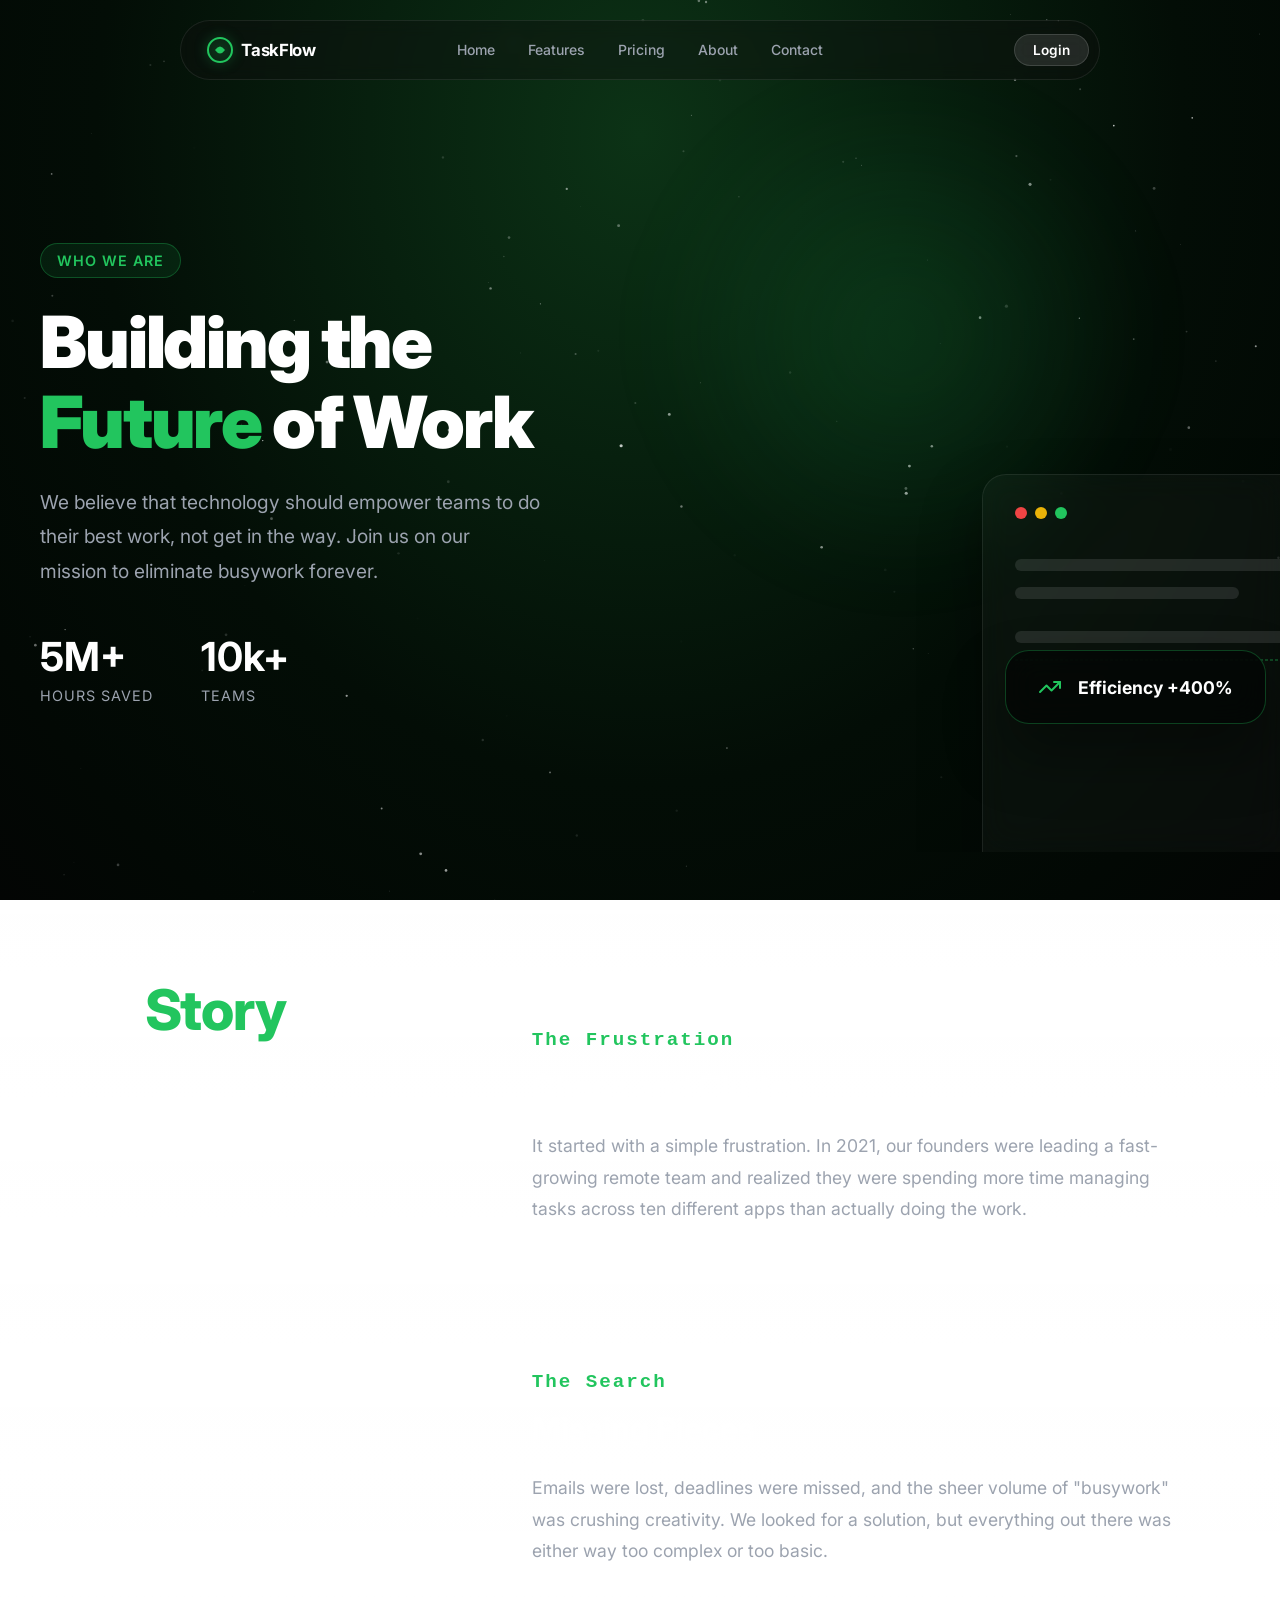
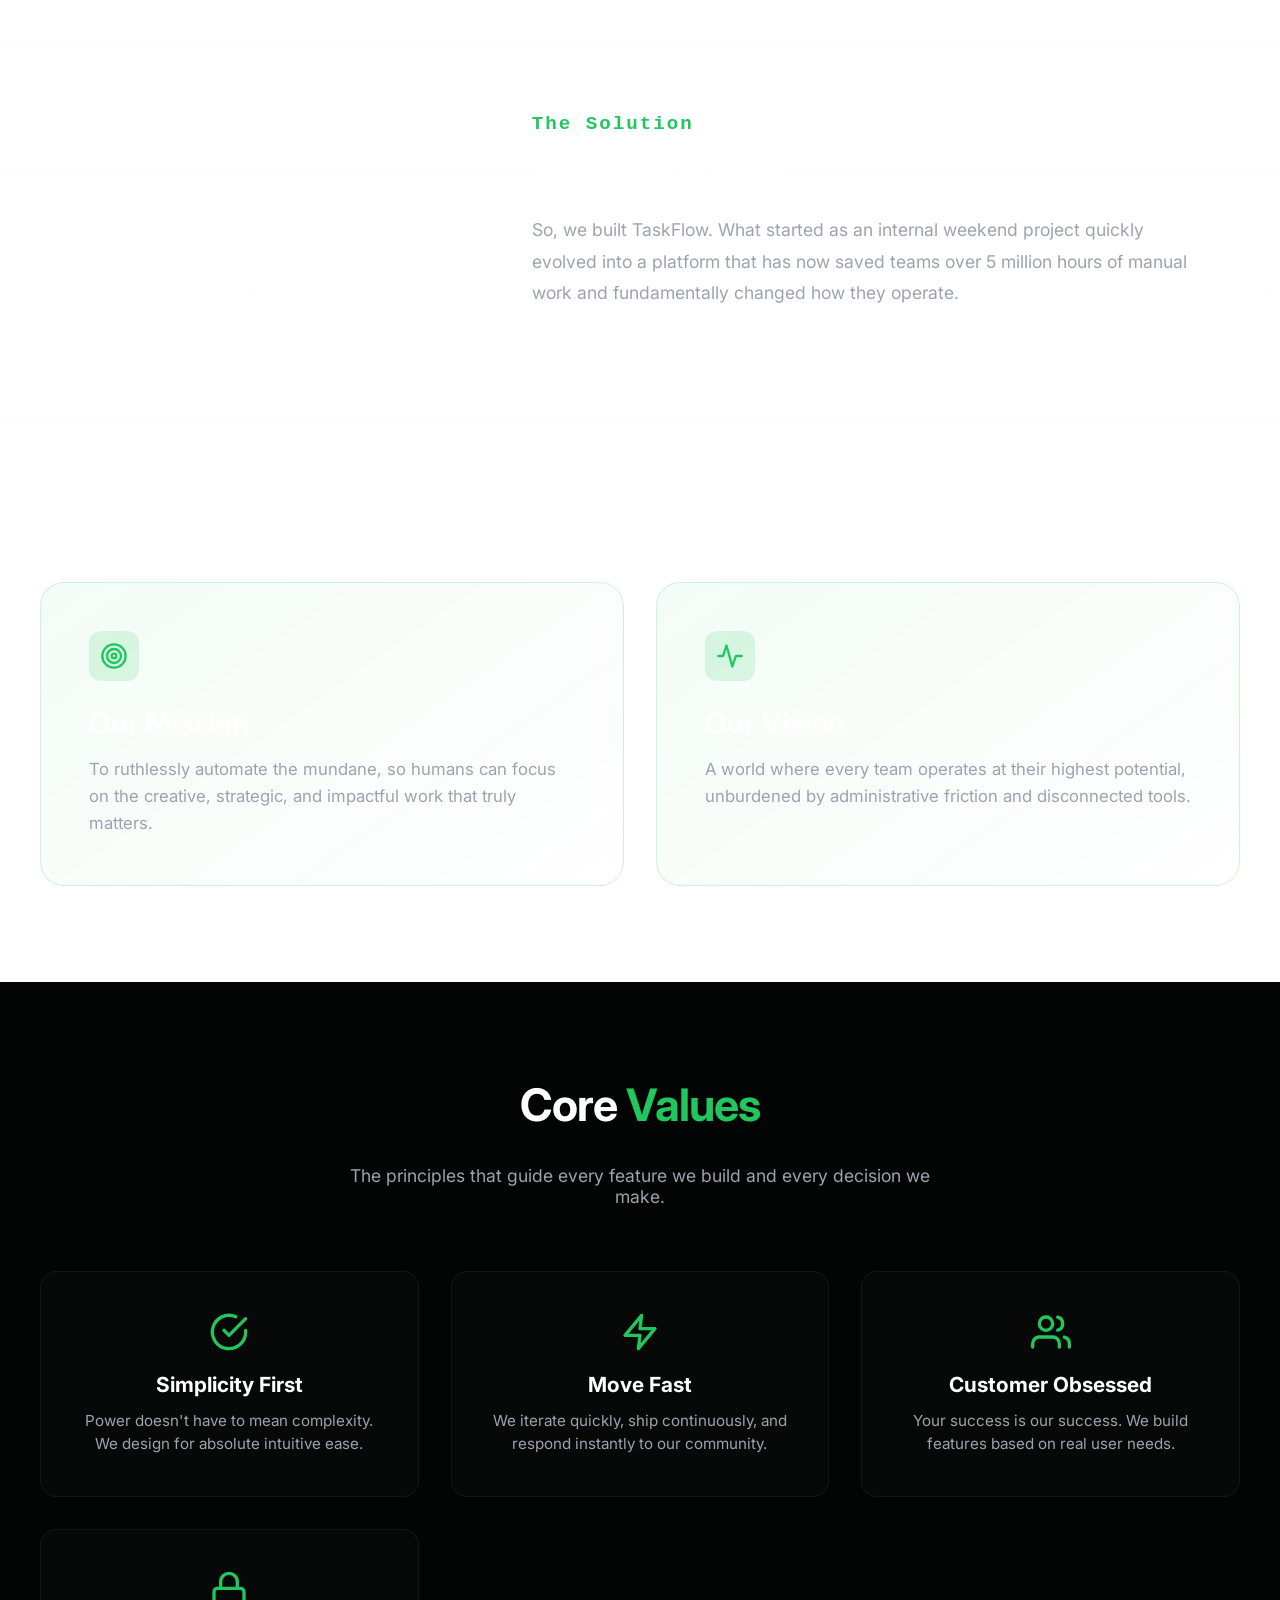
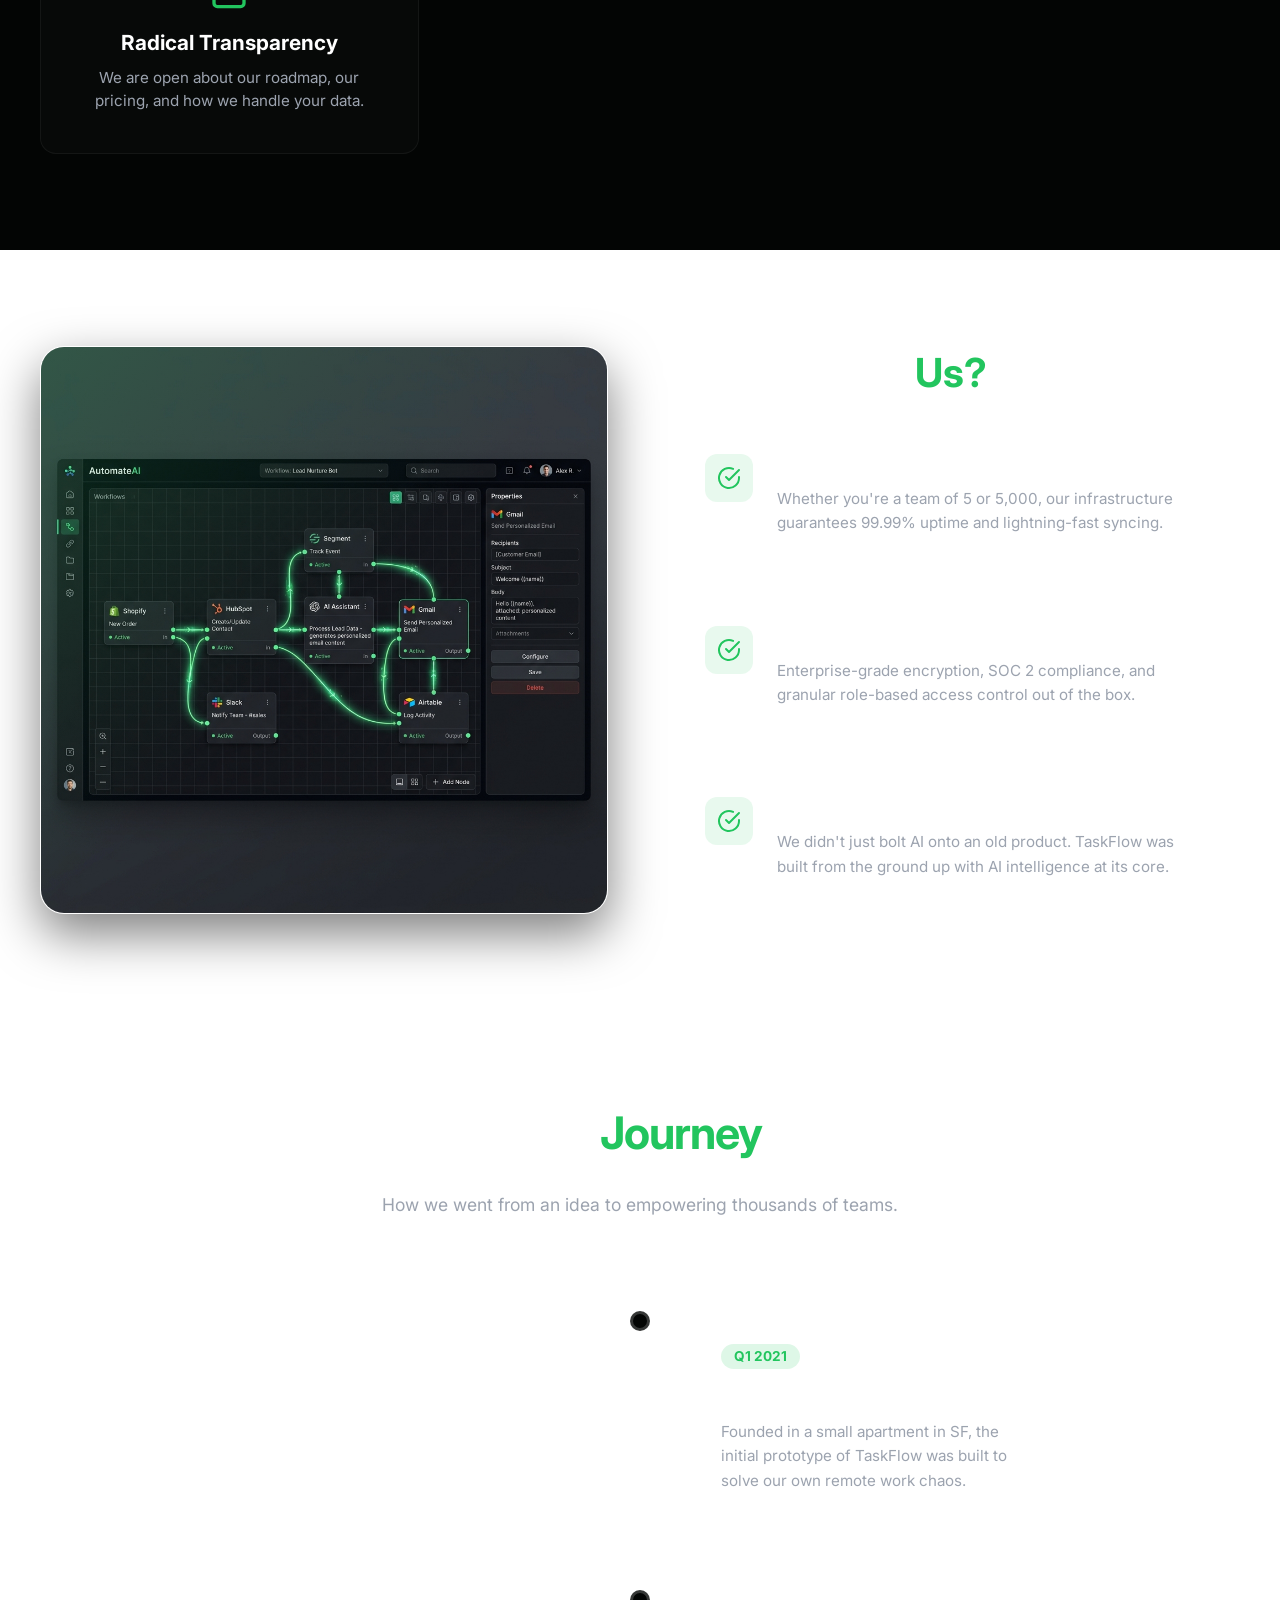
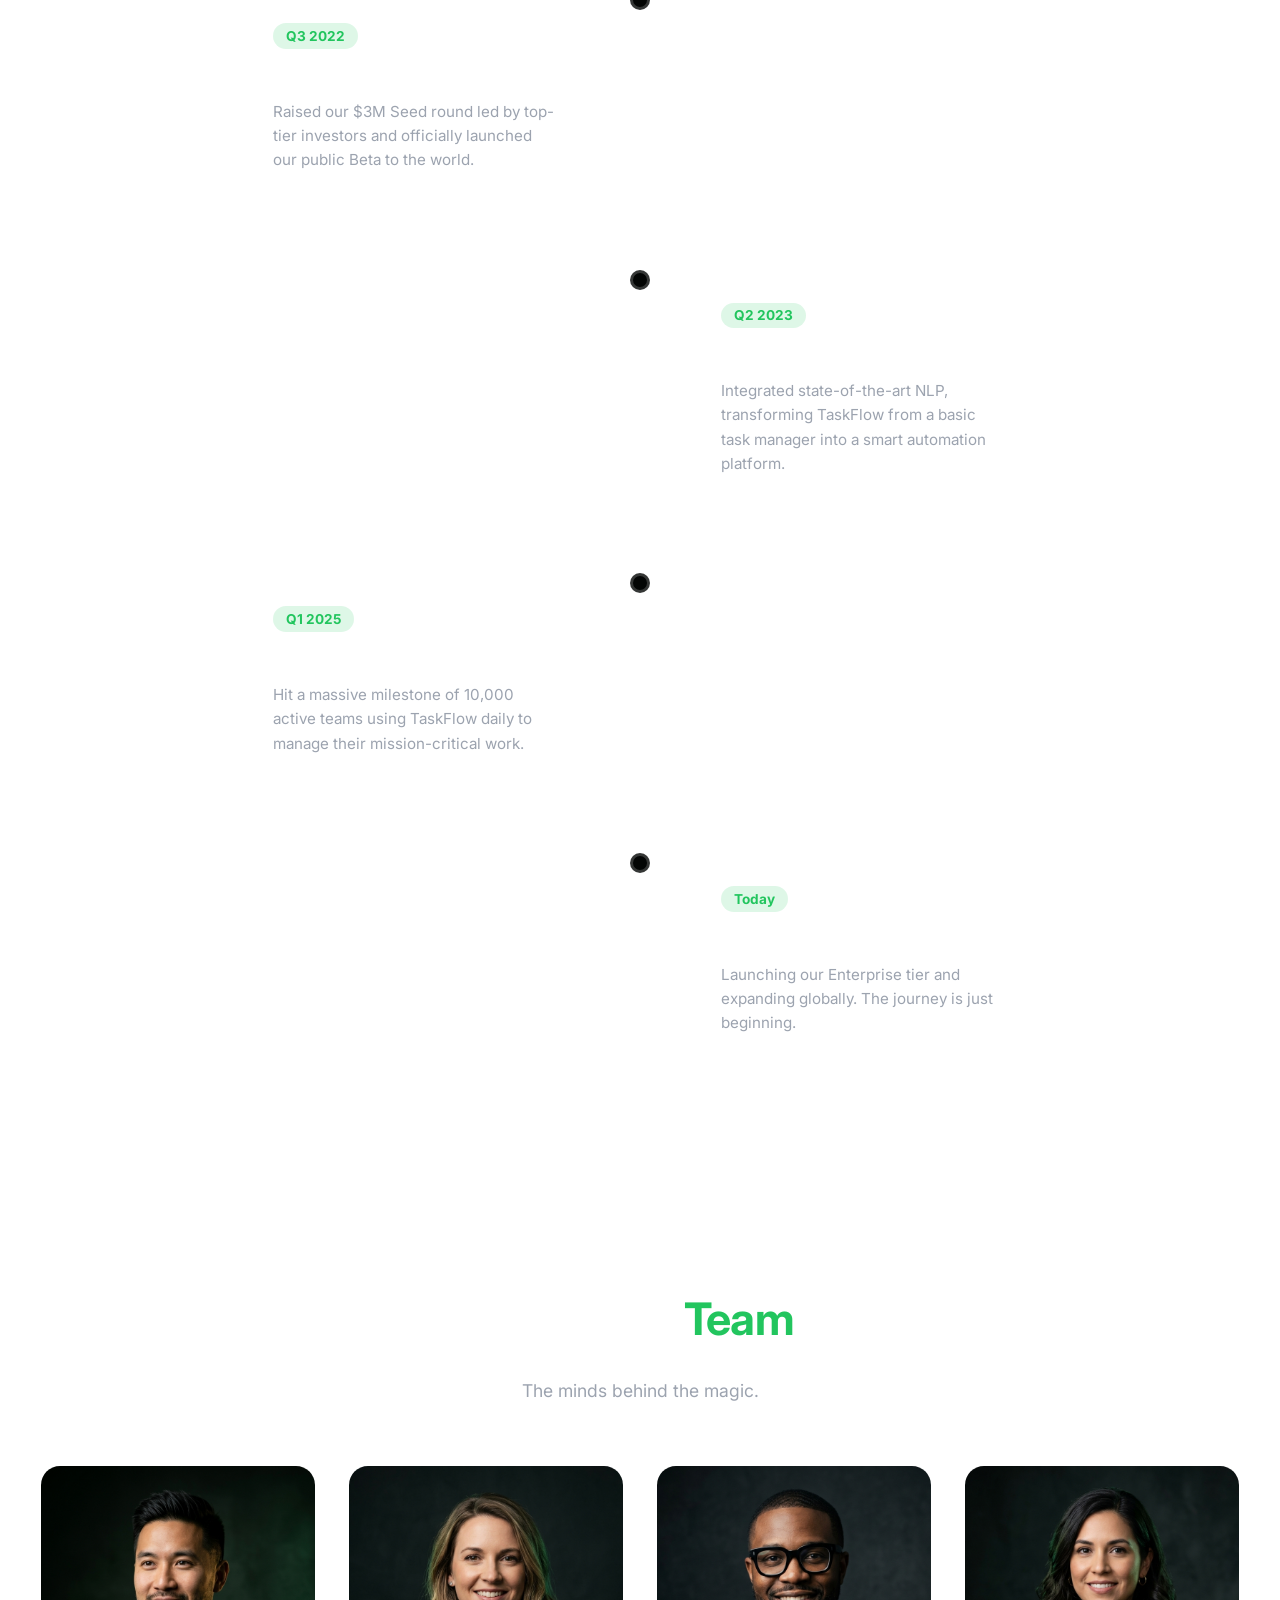
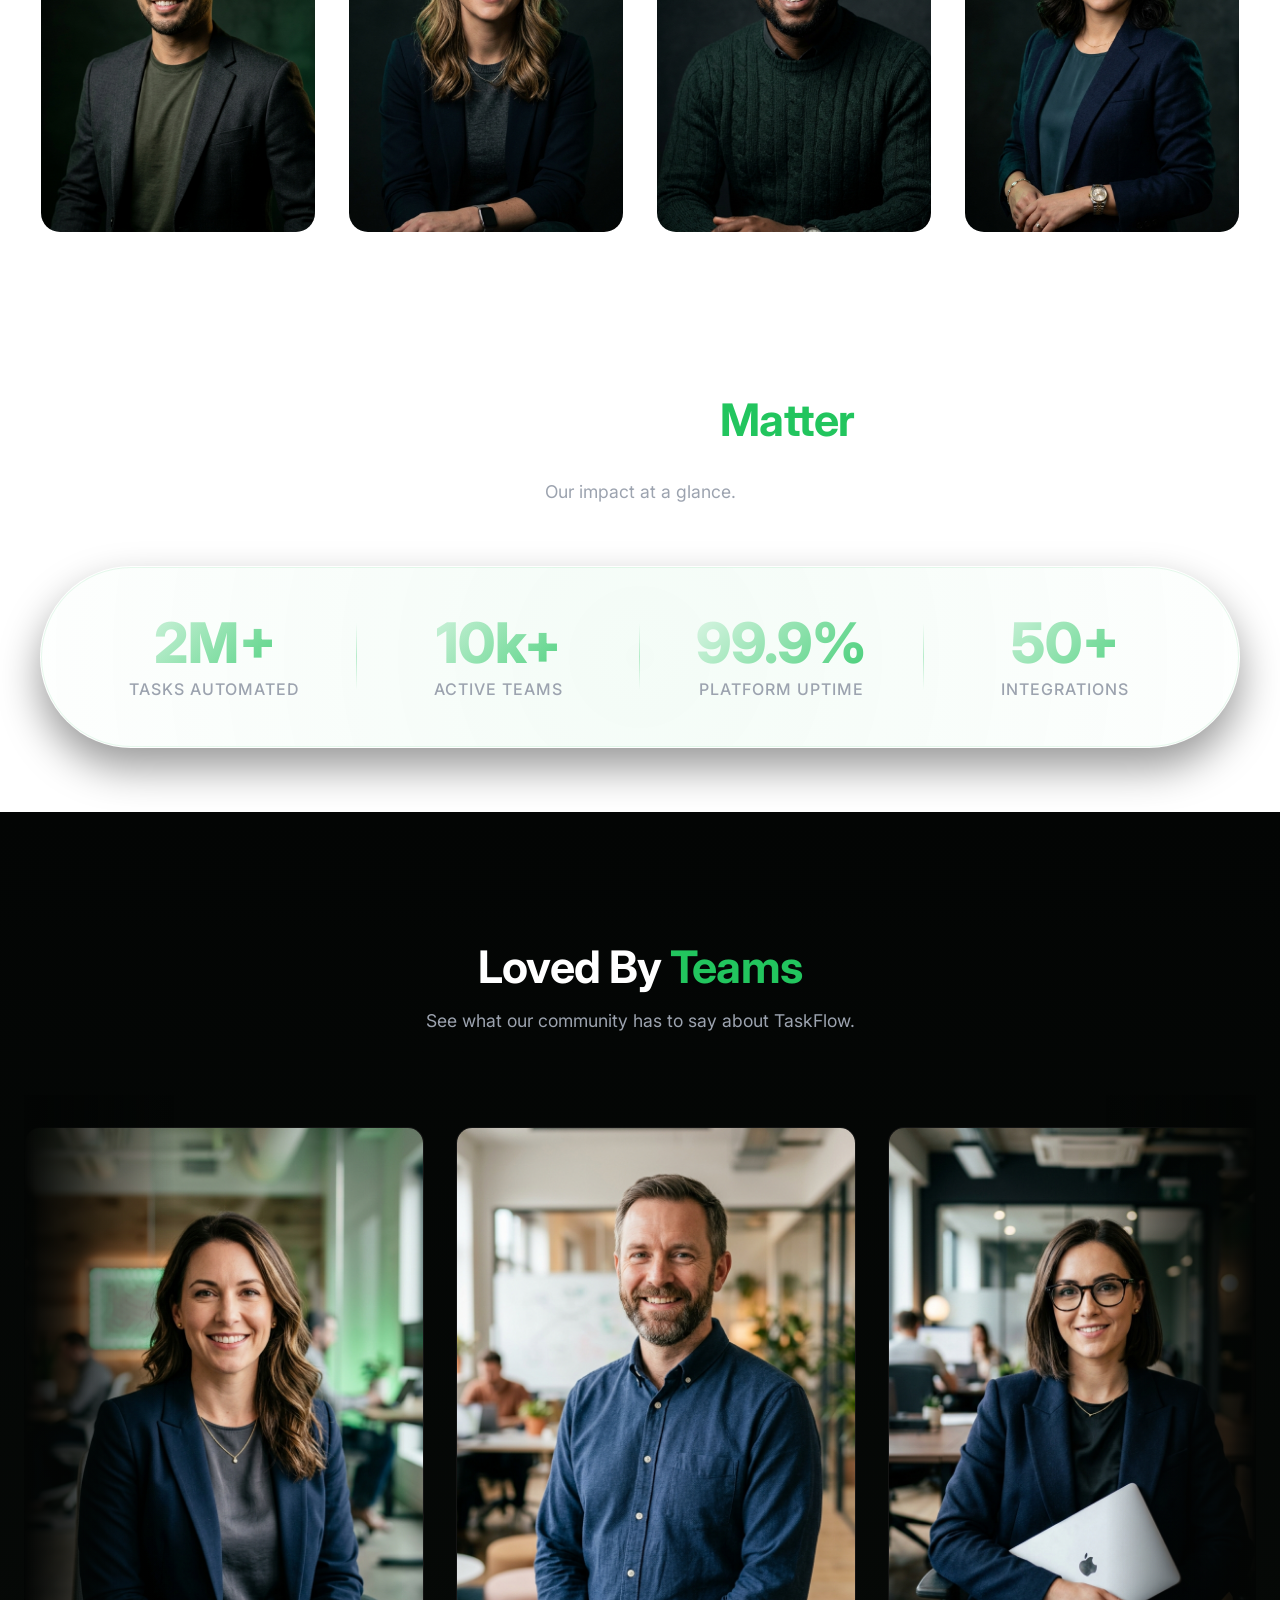
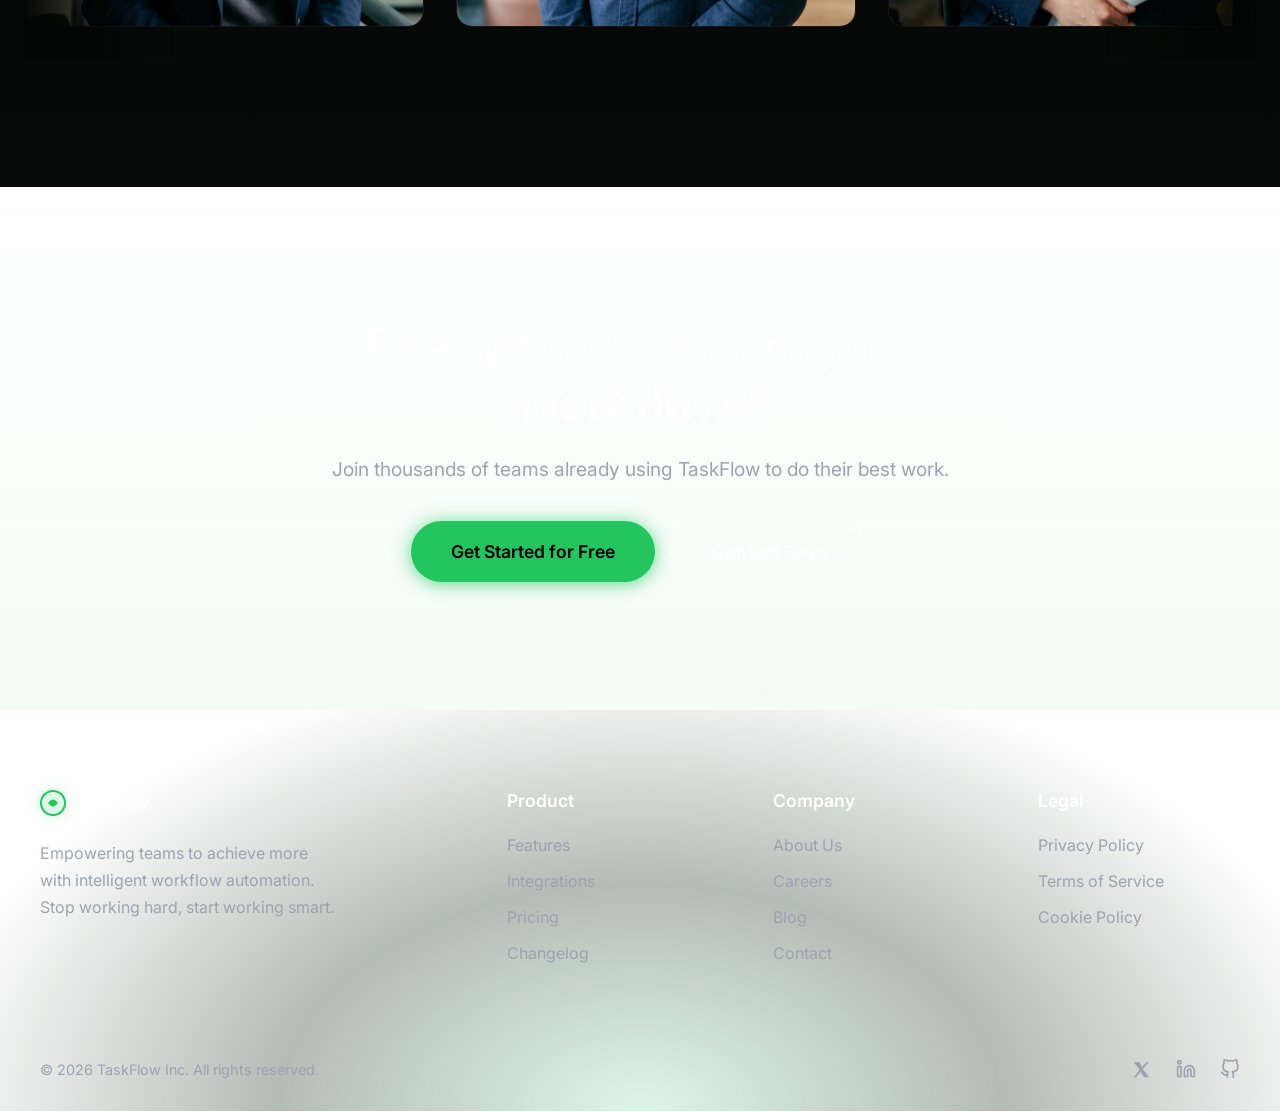
==== commit 3405f27b: "update move to top button" ====
--- a/pages/about.html
+++ b/pages/about.html
@@ -574,5 +574,13 @@
 
   <script src="../js/script.js"></script>
   <script src="../js/about.js"></script>
+
+  <!-- Scroll to Top Button -->
+  <button id="scrollToTopBtn" class="scroll-to-top" aria-label="Scroll to top">
+    <svg viewBox="0 0 24 24" fill="none" stroke="currentColor" stroke-width="2.5" stroke-linecap="round" stroke-linejoin="round">
+      <polyline points="18 15 12 9 6 15"></polyline>
+    </svg>
+  </button>
+  <script src="../js/scroll-to-top.js"></script>
 </body>
 </html>
--- a/css/style.css
+++ b/css/style.css
@@ -1229,3 +1229,168 @@
     grid-template-columns: 1fr;
   }
 }
+
+/* --- RESPONSIVE OVERHAUL (320px to 1920px) --- */
+@media (max-width: 1440px) { 
+  .hero-title { font-size: clamp(2.2rem, 4vw, 3.5rem); }
+}
+@media (max-width: 1280px) { }
+@media (max-width: 1024px) {
+  .hero-title { font-size: 3rem; }
+  .workflow-container { grid-template-columns: 1fr; }
+  .features-grid { grid-template-columns: repeat(2, 1fr); }
+  .pricing-grid { grid-template-columns: 1fr; max-width: 600px; margin: 0 auto; }
+  .footer-grid { grid-template-columns: repeat(2, 1fr); gap: 2rem; }
+  .contact-container { grid-template-columns: 1fr; max-width: 600px; margin: 0 auto; }
+  .about-content { grid-template-columns: 1fr; }
+}
+@media (max-width: 768px) {
+  .hero-title { font-size: 2.2rem; }
+  .features-grid { grid-template-columns: 1fr; }
+  .footer-grid { grid-template-columns: 1fr; text-align: center; }
+  .orb-wrapper, .crescent-wrapper { width: 100%; max-width: 500px; bottom: 0; }
+  .hamburger { display: flex; }
+  .hero-content { padding-top: 5rem; }
+  .workflow-visual { margin-top: 3rem; }
+}
+@media (max-width: 425px) {
+  .hero-title { font-size: 1.8rem; }
+  .section-title { font-size: 1.8rem; }
+  .pricing-card { padding: 1.5rem; }
+  .log-header { padding: 1rem; flex-direction: column; align-items: flex-start; }
+  .hero-buttons { flex-direction: column; width: 100%; }
+  .hero-buttons .btn { width: 100%; justify-content: center; }
+}
+@media (max-width: 375px) {
+  .hero-title { font-size: 1.5rem; }
+}
+@media (max-width: 320px) {
+  .btn { padding: 0.5rem 1rem; font-size: 0.85rem; }
+  .nav-container { padding: 0.5rem; }
+  .logo-text { font-size: 0.95rem; }
+}
+
+
+/* --- DEEP RESPONSIVE OVERHAUL --- */
+@media (max-width: 768px) {
+  .workflow-section { padding: 3rem 1rem 4rem; }
+  .features { padding: 3rem 1rem 4rem; }
+}
+@media (max-width: 425px) {
+  .hero { min-height: 100vh; padding-top: 6rem; }
+  .hero-content { padding: 0 1rem 2rem; gap: 1.5rem; }
+  .workflow-checkmarks { grid-template-columns: 1fr; gap: 0.75rem; }
+  .interactive-content { align-items: center; text-align: center; }
+  .interactive-content h2 { font-size: 1.8rem; }
+  .log-icon { display: none; } /* Hide icons on very small screens to save space */
+  .log-header { padding: 0.75rem; }
+  .log-details { padding: 0 0.75rem; }
+  .log-item.active .log-details { padding-bottom: 0.75rem; }
+}
+@media (max-width: 320px) {
+  .hero-subtitle { font-size: 0.85rem; }
+  .section-title { font-size: 1.5rem; }
+  .check-item { font-size: 0.85rem; }
+  .feature-card { padding: 1.25rem 1rem; }
+  .footer-column h4 { font-size: 1rem; }
+  .footer-column ul li a { font-size: 0.85rem; }
+}
+
+/* ─────────────────────────────────────────
+   SCROLL TO TOP BUTTON (Ultra Premium)
+───────────────────────────────────────── */
+.scroll-to-top {
+  position: fixed;
+  bottom: 2rem;
+  right: 2rem;
+  width: 54px;
+  height: 54px;
+  border-radius: 50%;
+  
+  /* Dark Glassmorphism */
+  background: rgba(10, 15, 12, 0.65);
+  backdrop-filter: blur(16px);
+  -webkit-backdrop-filter: blur(16px);
+  border: 1px solid rgba(34, 197, 94, 0.3);
+  
+  /* Neon green arrow */
+  color: #4ade80; 
+  
+  cursor: pointer;
+  display: flex;
+  align-items: center;
+  justify-content: center;
+  
+  /* Soft glow */
+  box-shadow: 0 4px 20px rgba(0, 0, 0, 0.6), 0 0 15px rgba(34, 197, 94, 0.15);
+  z-index: 1000;
+  opacity: 0;
+  visibility: hidden;
+  transform: translateY(20px) scale(0.9);
+  transition: all 0.4s cubic-bezier(0.175, 0.885, 0.32, 1.275);
+  overflow: visible;
+}
+
+/* Pulsing backdrop glow */
+.scroll-to-top::after {
+  content: '';
+  position: absolute;
+  inset: -6px;
+  border-radius: 50%;
+  background: radial-gradient(circle at center, rgba(34, 197, 94, 0.3) 0%, transparent 70%);
+  opacity: 0;
+  transition: opacity 0.4s ease;
+  z-index: -1;
+  animation: pulse-premium 2.5s infinite cubic-bezier(0.4, 0, 0.2, 1);
+}
+
+@keyframes pulse-premium {
+  0% { transform: scale(0.9); opacity: 0.6; }
+  50% { transform: scale(1.5); opacity: 0; }
+  100% { transform: scale(1.5); opacity: 0; }
+}
+
+.scroll-to-top.show {
+  opacity: 1;
+  visibility: visible;
+  transform: translateY(0) scale(1);
+}
+
+/* Hover State */
+.scroll-to-top:hover {
+  background: rgba(21, 128, 61, 0.6); /* Dark Green Background */
+  border-color: rgba(74, 222, 128, 0.9);
+  transform: translateY(-5px) scale(1.05);
+  box-shadow: 0 10px 25px rgba(0, 0, 0, 0.6), 0 0 25px rgba(34, 197, 94, 0.5);
+  color: #fff;
+}
+
+.scroll-to-top:hover::after {
+  opacity: 1;
+}
+
+.scroll-to-top svg {
+  width: 24px;
+  height: 24px;
+  transition: transform 0.4s cubic-bezier(0.175, 0.885, 0.32, 1.275), filter 0.3s ease;
+  filter: drop-shadow(0 0 4px rgba(74,222,128,0.5));
+}
+
+.scroll-to-top:hover svg {
+  transform: translateY(-3px);
+  filter: drop-shadow(0 0 8px rgba(255,255,255,0.8));
+}
+
+.scroll-to-top:active {
+  transform: translateY(0) scale(0.95);
+  box-shadow: 0 4px 15px rgba(0, 0, 0, 0.6), 0 0 10px rgba(34, 197, 94, 0.3);
+}
+
+@media (max-width: 768px) {
+  .scroll-to-top {
+    bottom: 1.5rem;
+    right: 1.5rem;
+    width: 46px;
+    height: 46px;
+  }
+}
--- a/css/about.css
+++ b/css/about.css
@@ -944,3 +944,23 @@
   padding: 1.2rem 2.5rem;
   font-size: 1.1rem;
 }
+
+/* --- DEEP RESPONSIVE OVERHAUL ABOUT --- */
+@media (max-width: 768px) {
+  .about-hero { padding: 8rem 1rem 4rem; }
+  .story-grid, .values-grid, .team-grid { grid-template-columns: 1fr; }
+  .team-member { max-width: 400px; margin: 0 auto; }
+}
+@media (max-width: 425px) {
+  .about-title-huge { font-size: 2.2rem; }
+  .story-content h2, .values-section h2, .team-section h2, .cta-container h2 { font-size: 2rem; }
+  .hero-stats-inline { flex-direction: column; gap: 1.5rem; }
+  .cta-buttons { flex-direction: column; width: 100%; }
+  .cta-buttons .btn { width: 100%; justify-content: center; }
+}
+@media (max-width: 320px) {
+  .about-title-huge { font-size: 1.8rem; }
+  .about-desc { font-size: 1rem; }
+  .inline-stat strong { font-size: 2rem; }
+}
+
